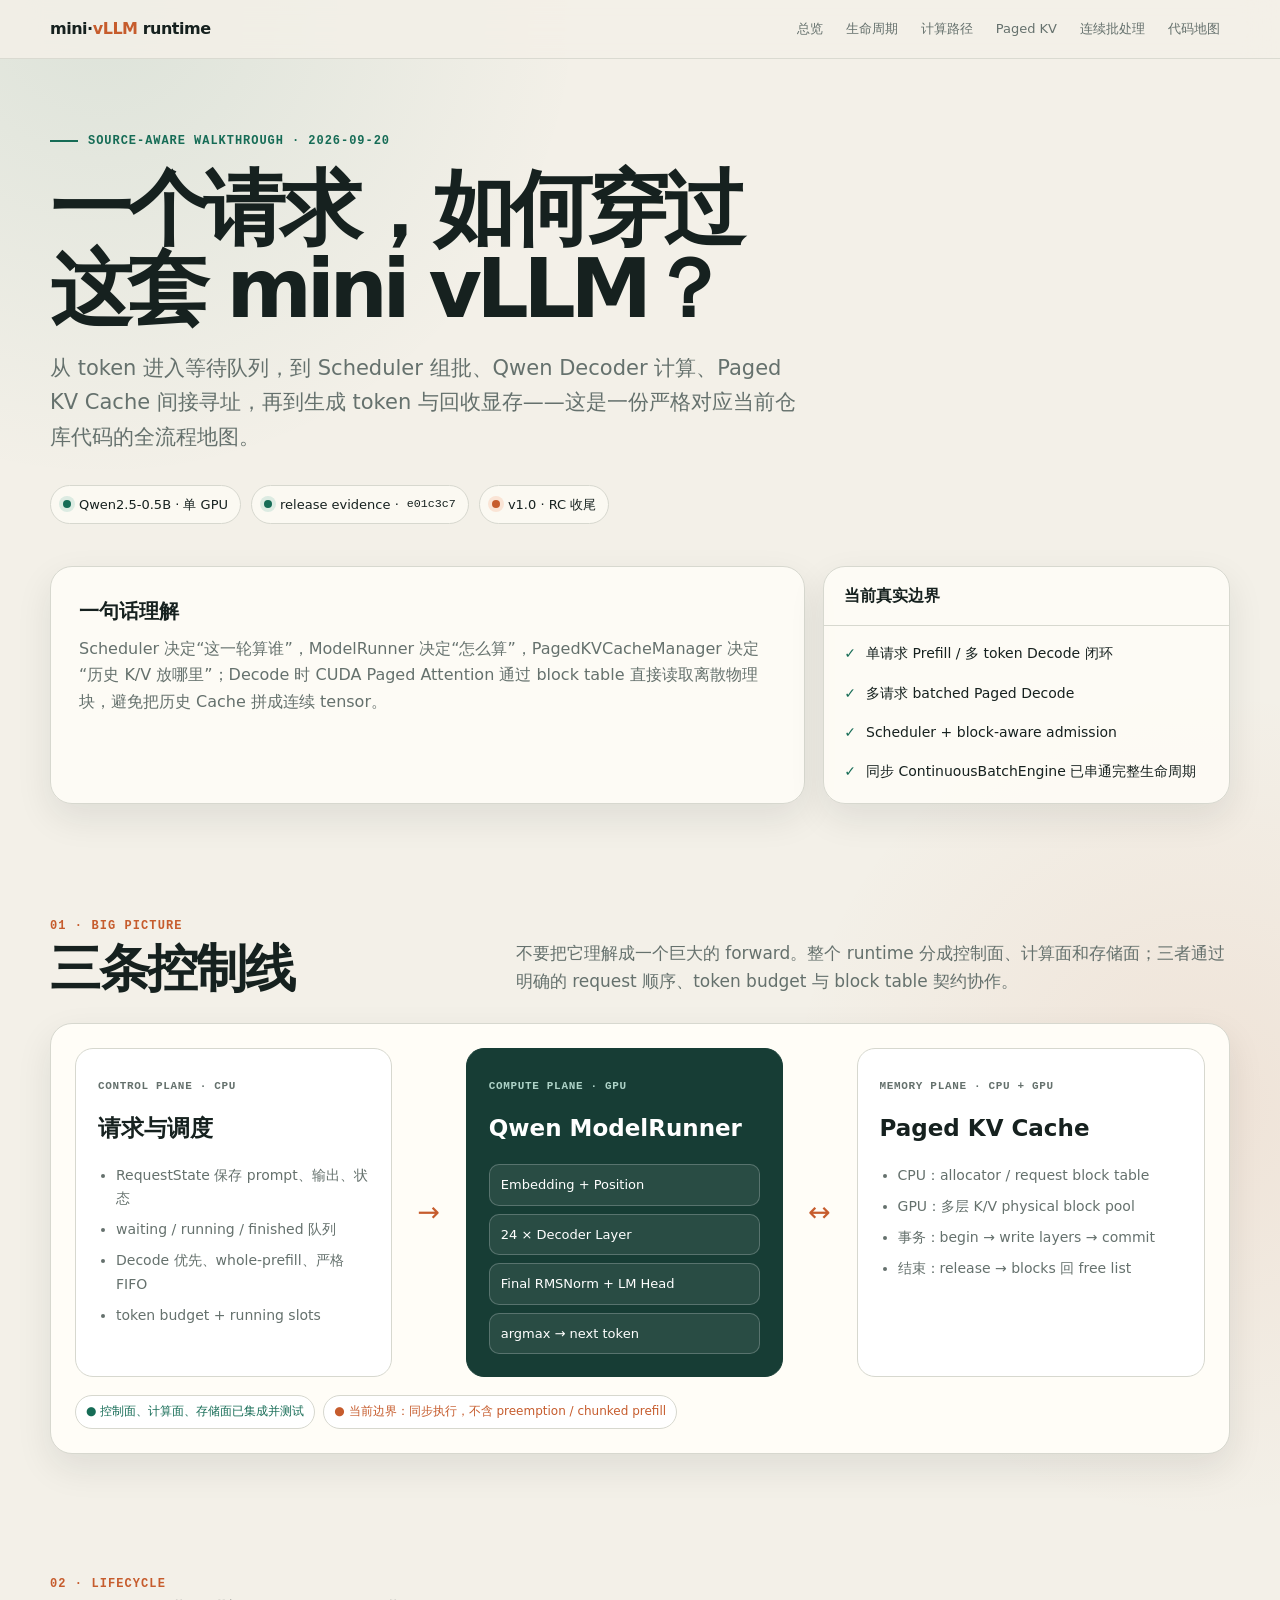
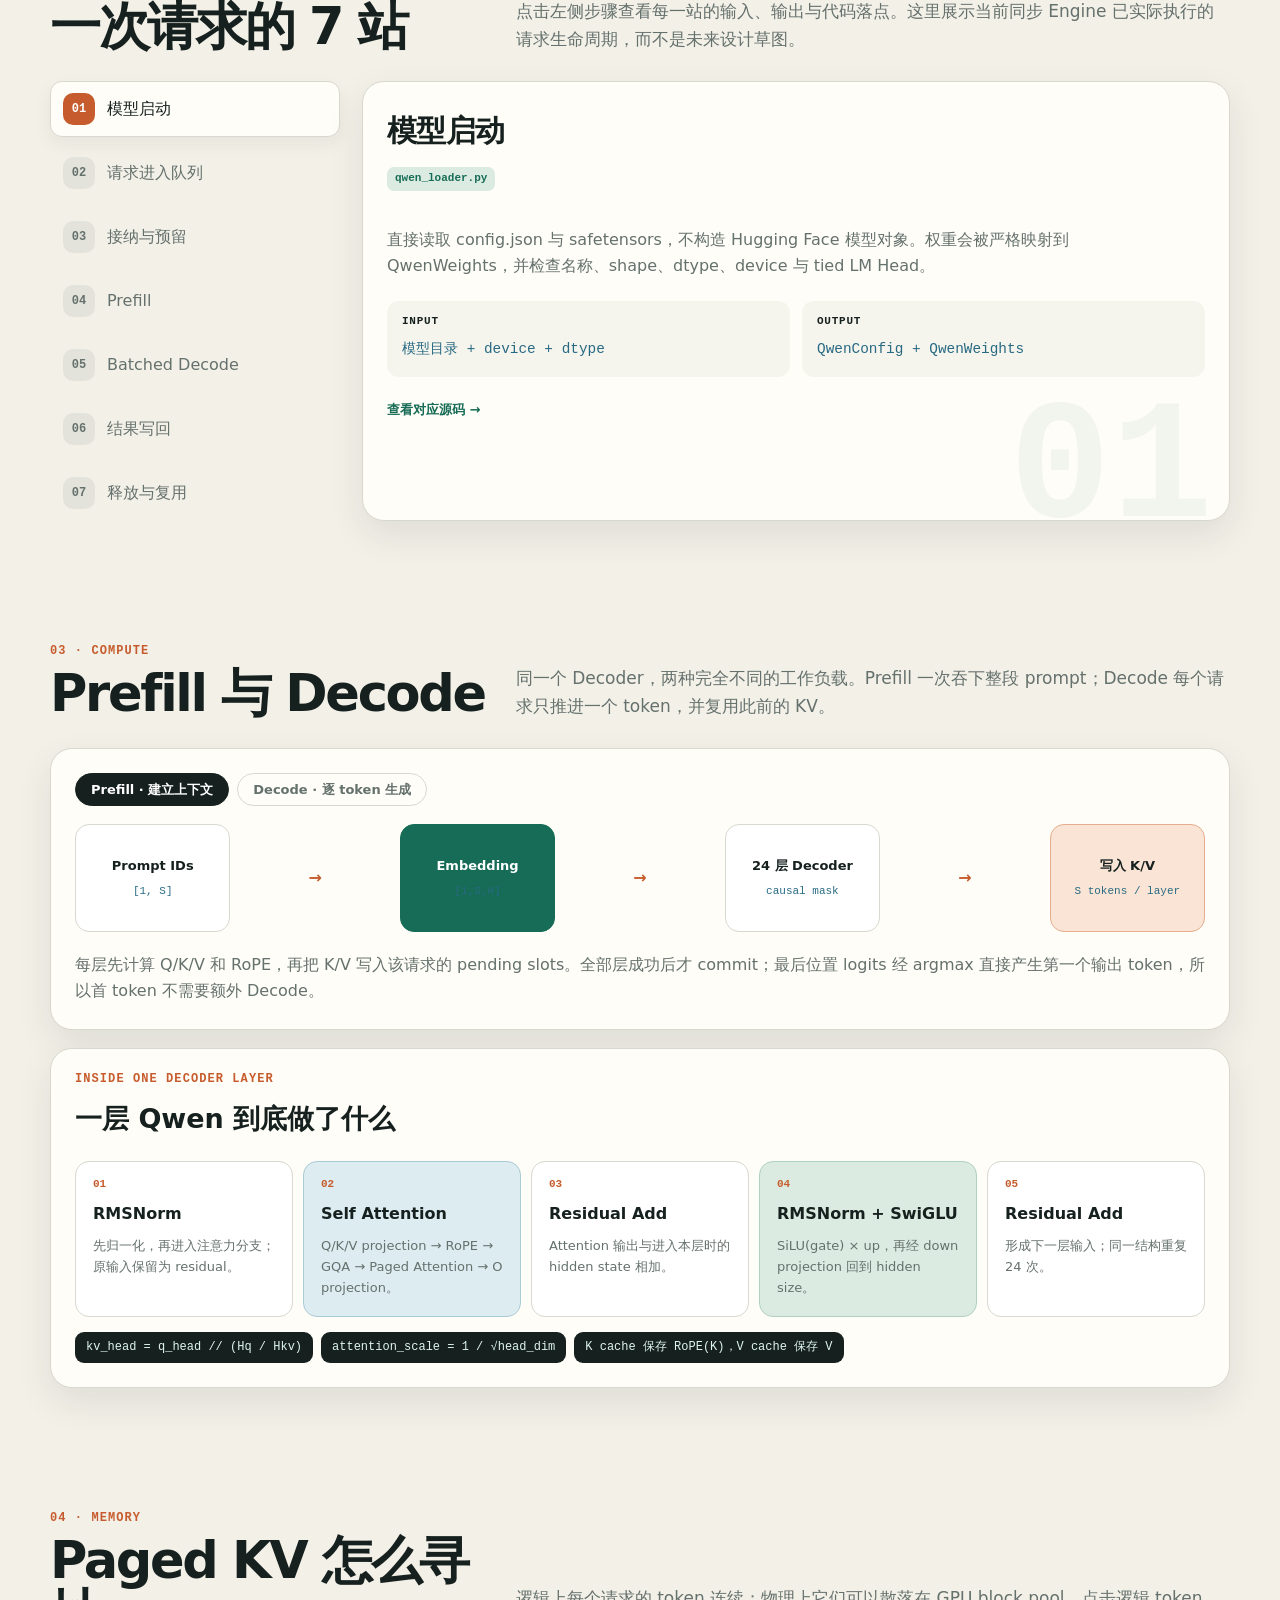
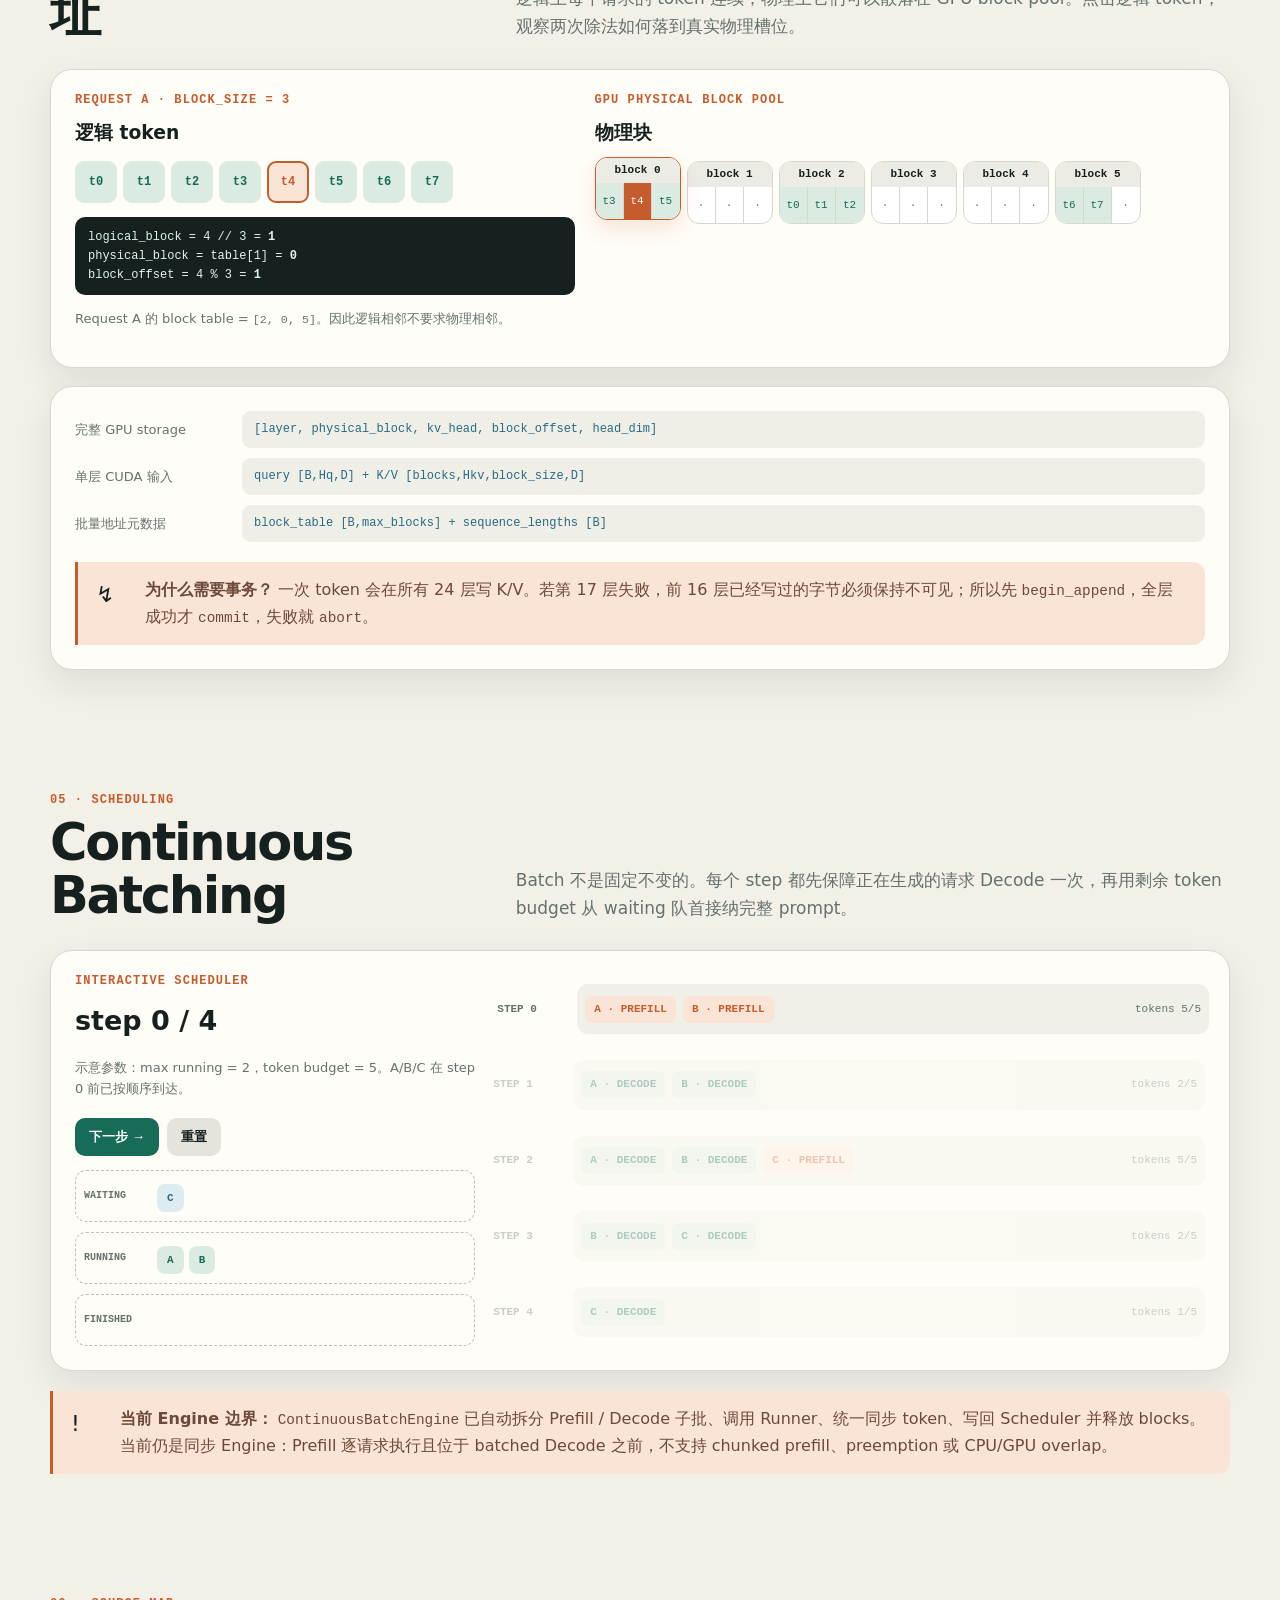
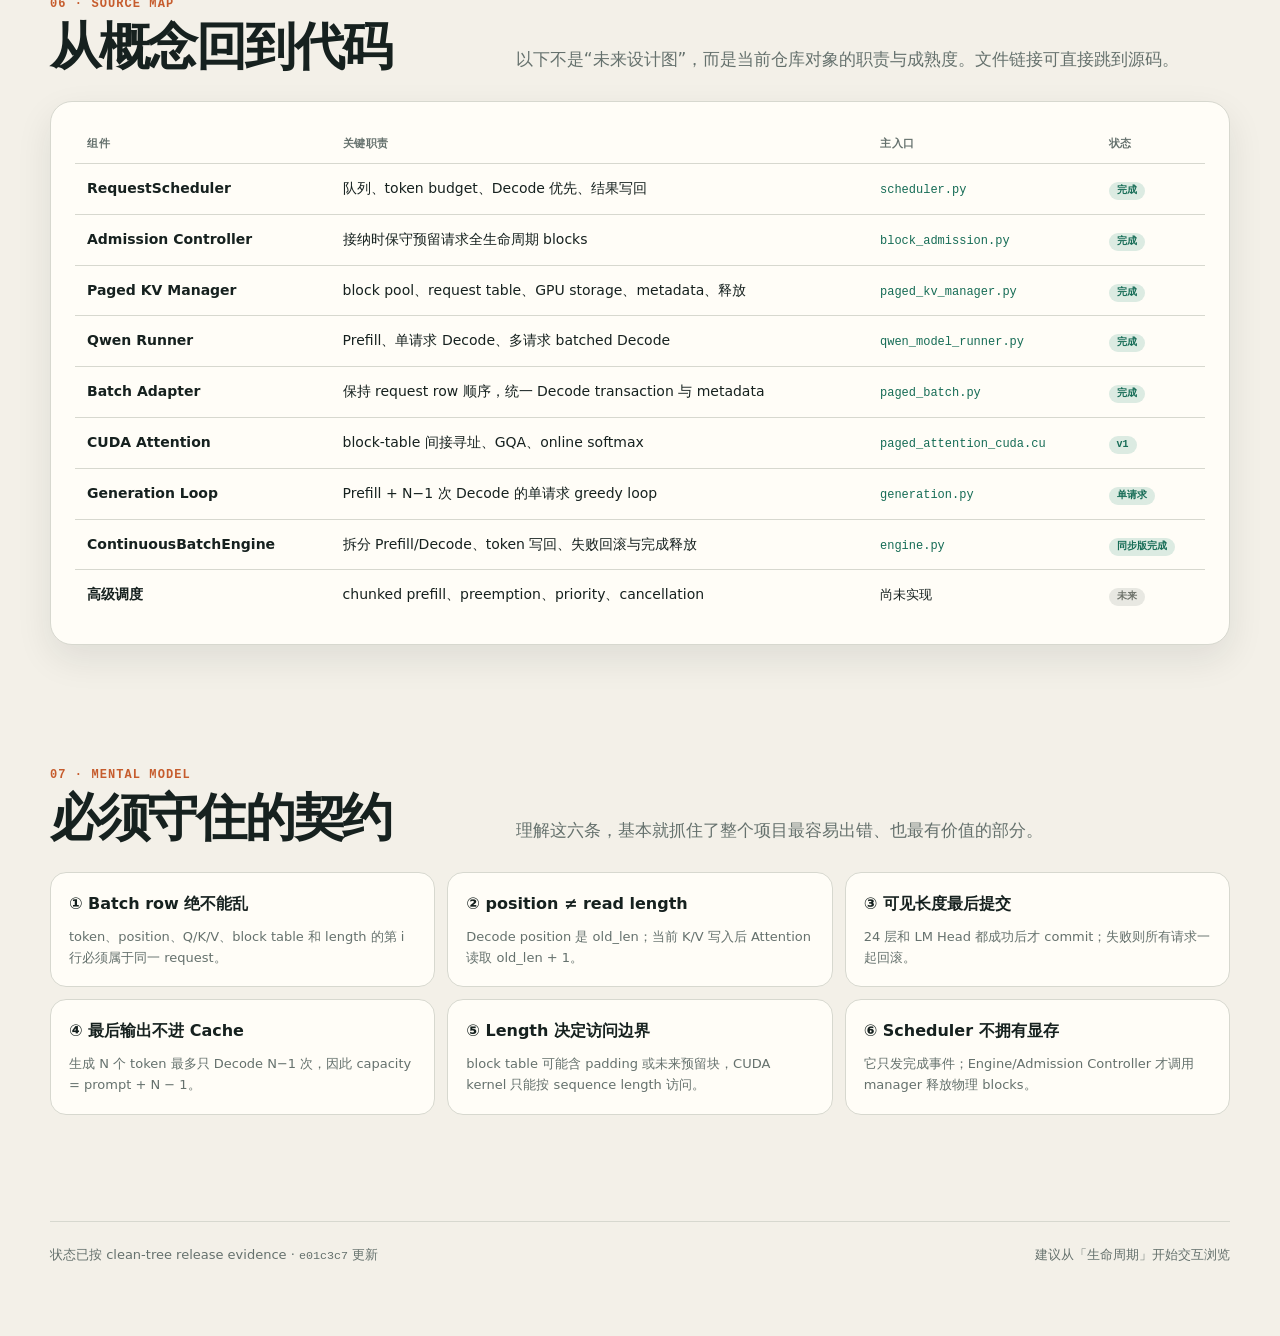
==== docs/vllm_runtime_flow.html @ d31ded23 "docs: publish v1 release evidence narrative" ====
<!doctype html>
<html lang="zh-CN">
<head>
  <meta charset="utf-8" />
  <meta name="viewport" content="width=device-width, initial-scale=1" />
  <title>Mini vLLM Runtime · 全流程可视化</title>
  <meta name="description" content="基于当前 mini-llm-runtime 源码的交互式架构与执行流程说明" />
  <style>
    :root {
      --bg: #f3f0e8;
      --paper: #fffdf7;
      --ink: #16211f;
      --muted: #65716d;
      --line: #d7d8cf;
      --green: #166c56;
      --green-soft: #dcebe2;
      --orange: #c65c2d;
      --orange-soft: #fae4d5;
      --blue: #286a83;
      --blue-soft: #ddecf0;
      --yellow: #e7b94c;
      --red: #a94442;
      --shadow: 0 14px 36px rgba(26, 37, 33, .09);
      --mono: "SFMono-Regular", Consolas, "Liberation Mono", monospace;
      --sans: Inter, ui-sans-serif, system-ui, -apple-system, BlinkMacSystemFont, "Segoe UI", sans-serif;
    }
    * { box-sizing: border-box; }
    html { scroll-behavior: smooth; }
    body {
      margin: 0;
      color: var(--ink);
      background:
        radial-gradient(circle at 8% 0%, rgba(22,108,86,.10), transparent 30rem),
        radial-gradient(circle at 94% 18%, rgba(198,92,45,.09), transparent 26rem),
        var(--bg);
      font-family: var(--sans);
      line-height: 1.65;
    }
    button, a { -webkit-tap-highlight-color: transparent; }
    a { color: var(--green); }
    code { font-family: var(--mono); font-size: .9em; }
    .shell { width: min(1180px, calc(100% - 36px)); margin: 0 auto; }
    .topbar {
      position: sticky; top: 0; z-index: 20;
      border-bottom: 1px solid rgba(215,216,207,.9);
      background: rgba(243,240,232,.88); backdrop-filter: blur(18px);
    }
    .topbar .shell { min-height: 58px; display: flex; align-items: center; gap: 18px; }
    .brand { font-weight: 850; letter-spacing: -.03em; white-space: nowrap; }
    .brand i { color: var(--orange); font-style: normal; }
    .nav { display: flex; gap: 3px; overflow-x: auto; margin-left: auto; scrollbar-width: none; }
    .nav a { color: var(--muted); text-decoration: none; padding: 7px 10px; border-radius: 8px; font-size: 13px; white-space: nowrap; }
    .nav a:hover, .nav a.active { color: var(--ink); background: rgba(255,255,255,.72); }

    .hero { padding: 76px 0 54px; }
    .eyebrow { display: flex; align-items: center; gap: 10px; color: var(--green); font: 700 12px/1 var(--mono); letter-spacing: .08em; text-transform: uppercase; }
    .eyebrow::before { content: ""; width: 28px; height: 2px; background: var(--green); }
    h1 { max-width: 880px; margin: 22px 0 16px; font-size: clamp(44px, 7vw, 82px); line-height: .98; letter-spacing: -.065em; }
    .hero-copy { max-width: 760px; font-size: clamp(17px, 2vw, 21px); color: var(--muted); }
    .hero-meta { display: flex; flex-wrap: wrap; gap: 10px; margin-top: 30px; }
    .pill { display: inline-flex; align-items: center; gap: 8px; border: 1px solid var(--line); background: rgba(255,253,247,.72); border-radius: 999px; padding: 8px 12px; font-size: 13px; }
    .dot { width: 8px; height: 8px; border-radius: 50%; background: var(--green); box-shadow: 0 0 0 4px var(--green-soft); }
    .dot.orange { background: var(--orange); box-shadow: 0 0 0 4px var(--orange-soft); }
    .headline-grid { display: grid; grid-template-columns: 1.3fr .7fr; gap: 18px; margin-top: 42px; }
    .summary, .status-card { border: 1px solid var(--line); background: rgba(255,253,247,.86); box-shadow: var(--shadow); border-radius: 22px; }
    .summary { padding: 28px; }
    .summary strong { font-size: 20px; }
    .summary p { margin: 8px 0 0; color: var(--muted); }
    .status-card { overflow: hidden; }
    .status-card .head { padding: 16px 20px; border-bottom: 1px solid var(--line); font-weight: 750; }
    .status-list { list-style: none; padding: 8px 20px 12px; margin: 0; }
    .status-list li { display: flex; gap: 10px; align-items: flex-start; padding: 8px 0; font-size: 14px; }
    .check { color: var(--green); font-weight: 900; }
    .progress { color: var(--orange); font-weight: 900; }

    section { scroll-margin-top: 76px; padding: 62px 0; }
    .section-head { display: grid; grid-template-columns: .38fr .62fr; gap: 28px; align-items: end; margin-bottom: 28px; }
    .kicker { color: var(--orange); font: 800 12px/1 var(--mono); letter-spacing: .09em; text-transform: uppercase; }
    h2 { margin: 10px 0 0; font-size: clamp(31px, 4vw, 51px); line-height: 1.04; letter-spacing: -.045em; }
    .section-intro { color: var(--muted); font-size: 17px; margin: 0; }
    .panel { border: 1px solid var(--line); background: var(--paper); border-radius: 22px; box-shadow: var(--shadow); padding: 24px; }

    /* Architecture */
    .architecture { display: grid; grid-template-columns: 1fr 54px 1fr 54px 1.1fr; gap: 10px; align-items: stretch; }
    .arch-stage { position: relative; padding: 22px; border-radius: 18px; border: 1px solid var(--line); background: #fff; min-height: 260px; }
    .arch-stage.core { background: #173d35; color: white; border-color: #173d35; }
    .arch-stage small { color: var(--muted); font: 700 11px/1 var(--mono); letter-spacing: .06em; }
    .arch-stage.core small { color: #aed3c8; }
    .arch-stage h3 { margin: 13px 0 16px; font-size: 23px; }
    .arch-stage ul { margin: 0; padding-left: 18px; color: var(--muted); font-size: 14px; }
    .arch-stage.core ul { color: #d9e9e4; }
    .arch-stage li + li { margin-top: 8px; }
    .arrow { display: grid; place-items: center; color: var(--orange); font-size: 27px; }
    .mini-flow { display: grid; gap: 8px; }
    .mini-node { border: 1px solid rgba(255,255,255,.22); background: rgba(255,255,255,.08); border-radius: 10px; padding: 9px 11px; font-size: 13px; }
    .arch-caption { grid-column: 1/-1; display: flex; flex-wrap: wrap; gap: 8px; padding-top: 8px; }
    .legend { border-radius: 999px; padding: 6px 10px; font-size: 12px; border: 1px solid var(--line); background: white; }
    .legend.done { color: var(--green); }
    .legend.bridge { color: var(--orange); }

    /* Stepper */
    .stepper { display: grid; grid-template-columns: 290px 1fr; gap: 22px; }
    .step-list { display: grid; gap: 8px; align-content: start; }
    .step-button { width: 100%; display: flex; align-items: center; gap: 12px; text-align: left; border: 1px solid transparent; background: transparent; color: var(--muted); padding: 11px 12px; border-radius: 12px; cursor: pointer; font: inherit; }
    .step-button:hover { background: rgba(255,255,255,.6); }
    .step-button.active { color: var(--ink); background: var(--paper); border-color: var(--line); box-shadow: 0 7px 18px rgba(26,37,33,.06); }
    .step-num { flex: 0 0 32px; height: 32px; display: grid; place-items: center; border-radius: 10px; background: #e4e3db; font: 800 12px/1 var(--mono); }
    .step-button.active .step-num { color: white; background: var(--orange); }
    .step-detail { min-height: 360px; position: relative; overflow: hidden; }
    .step-detail::after { content: attr(data-watermark); position: absolute; right: 16px; bottom: -36px; color: rgba(22,108,86,.055); font: 900 170px/1 var(--mono); pointer-events: none; }
    .step-detail h3 { margin: 0; font-size: 30px; letter-spacing: -.025em; }
    .step-detail .tag { display: inline-block; margin: 12px 0 20px; color: var(--green); background: var(--green-soft); border-radius: 7px; padding: 4px 8px; font: 700 11px/1.4 var(--mono); }
    .step-detail p { max-width: 740px; color: var(--muted); }
    .io-grid { display: grid; grid-template-columns: 1fr 1fr; gap: 12px; margin-top: 22px; position: relative; z-index: 1; }
    .io { padding: 15px; background: #f5f4ed; border-radius: 12px; }
    .io b { display: block; color: var(--ink); font: 750 11px/1 var(--mono); text-transform: uppercase; letter-spacing: .07em; margin-bottom: 8px; }
    .io code { color: var(--blue); word-break: break-word; }
    .source-link { position: relative; z-index: 2; display: inline-flex; margin-top: 22px; text-decoration: none; font-size: 13px; font-weight: 750; }

    /* Dual path */
    .tabs { display: flex; gap: 8px; margin-bottom: 18px; }
    .tab { border: 1px solid var(--line); border-radius: 999px; background: transparent; color: var(--muted); padding: 9px 15px; cursor: pointer; font: 700 13px/1 var(--sans); }
    .tab.active { background: var(--ink); color: white; border-color: var(--ink); }
    .path-wrap { display: none; }
    .path-wrap.active { display: block; }
    .path { display: grid; grid-template-columns: repeat(7, 1fr); align-items: center; gap: 7px; }
    .path-node { min-height: 108px; display: grid; place-items: center; align-content: center; text-align: center; border-radius: 14px; border: 1px solid var(--line); background: #fff; padding: 10px; font-size: 13px; }
    .path-node strong { display: block; margin-bottom: 6px; }
    .path-node code { color: var(--blue); font-size: 11px; }
    .path-node.hot { color: white; background: var(--green); border-color: var(--green); }
    .path-node.cache { background: var(--orange-soft); border-color: #e5ad8d; }
    .path-arrow { text-align: center; color: var(--orange); font-weight: 900; }
    .path-note { margin: 20px 0 0; color: var(--muted); }

    /* Layer */
    .layer-flow { display: grid; grid-template-columns: repeat(5, 1fr); gap: 10px; }
    .layer-box { border-radius: 14px; min-height: 130px; padding: 17px; border: 1px solid var(--line); background: #fff; }
    .layer-box .n { color: var(--orange); font: 800 11px/1 var(--mono); }
    .layer-box h4 { margin: 11px 0 7px; }
    .layer-box p { margin: 0; color: var(--muted); font-size: 13px; }
    .layer-box.attn { background: var(--blue-soft); border-color: #a9cbd4; }
    .layer-box.mlp { background: var(--green-soft); border-color: #afd1c1; }
    .layer-formula { margin-top: 15px; display: flex; flex-wrap: wrap; gap: 8px; }
    .formula { background: #16211f; color: #dff5ed; border-radius: 9px; padding: 8px 11px; font: 12px/1.3 var(--mono); }

    /* Cache map */
    .cache-lab { display: grid; grid-template-columns: .9fr 1.1fr; gap: 20px; }
    .token-strip, .block-pool { display: flex; flex-wrap: wrap; gap: 6px; }
    .token { min-width: 42px; height: 42px; display: grid; place-items: center; border-radius: 9px; background: var(--green-soft); color: var(--green); font: 800 12px/1 var(--mono); cursor: pointer; border: 2px solid transparent; }
    .token:hover, .token.active { border-color: var(--orange); background: var(--orange-soft); color: var(--orange); }
    .block { width: 86px; border: 1px solid var(--line); border-radius: 12px; background: #fff; overflow: hidden; transition: .2s ease; }
    .block.active { transform: translateY(-4px); border-color: var(--orange); box-shadow: 0 9px 20px rgba(198,92,45,.15); }
    .block-id { padding: 7px; background: #ecebe4; text-align: center; font: 800 11px/1 var(--mono); }
    .slots { display: grid; grid-template-columns: repeat(3,1fr); }
    .slot { height: 36px; display: grid; place-items: center; border-right: 1px solid var(--line); font: 11px/1 var(--mono); color: var(--muted); }
    .slot:last-child { border: 0; }
    .slot.used { background: var(--green-soft); color: var(--green); }
    .slot.target { background: var(--orange); color: white; }
    .mapping-readout { margin-top: 14px; min-height: 58px; background: #16211f; color: #dff5ed; border-radius: 10px; padding: 11px 13px; font: 12px/1.55 var(--mono); }
    .tensor-shape { display: grid; gap: 10px; }
    .shape-row { display: grid; grid-template-columns: 155px 1fr; gap: 12px; align-items: center; }
    .shape-row span { color: var(--muted); font-size: 13px; }
    .shape { padding: 10px 12px; border-radius: 9px; background: #f0efe7; color: var(--blue); font: 12px/1.4 var(--mono); overflow-x: auto; }

    /* Simulation */
    .sim-grid { display: grid; grid-template-columns: .72fr 1.28fr; gap: 18px; }
    .sim-controls { display: flex; gap: 8px; margin: 18px 0 14px; }
    .sim-btn { border: 0; border-radius: 10px; padding: 10px 14px; cursor: pointer; font-weight: 750; color: white; background: var(--green); }
    .sim-btn.secondary { color: var(--ink); background: #e5e4dc; }
    .queues { display: grid; gap: 10px; }
    .queue { min-height: 52px; padding: 8px; display: flex; align-items: center; gap: 7px; border: 1px dashed #bfc2b8; border-radius: 11px; }
    .queue-label { width: 66px; color: var(--muted); font: 700 10px/1 var(--mono); }
    .request { padding: 8px 10px; border-radius: 8px; background: var(--blue-soft); color: var(--blue); font: 800 11px/1 var(--mono); }
    .request.run { background: var(--green-soft); color: var(--green); }
    .request.finish { background: #e6e6e0; color: #747870; text-decoration: line-through; }
    .timeline { display: grid; gap: 8px; }
    .tick { display: grid; grid-template-columns: 68px 1fr; gap: 12px; align-items: center; opacity: .34; transition: .2s ease; }
    .tick.past { opacity: .7; }
    .tick.current { opacity: 1; transform: translateX(4px); }
    .tick-label { font: 800 11px/1 var(--mono); color: var(--muted); }
    .tick-work { min-height: 50px; display: flex; align-items: center; gap: 7px; border-radius: 11px; background: #f0efe8; padding: 8px; }
    .work { border-radius: 7px; padding: 8px 9px; font: 750 11px/1 var(--mono); }
    .work.prefill { background: var(--orange-soft); color: var(--orange); }
    .work.decode { background: var(--green-soft); color: var(--green); }
    .budget { margin-left: auto; color: var(--muted); font: 11px/1 var(--mono); }
    .sim-note { color: var(--muted); font-size: 13px; }

    /* Matrix */
    .matrix { width: 100%; border-collapse: collapse; font-size: 14px; }
    .matrix th, .matrix td { text-align: left; padding: 13px 12px; border-bottom: 1px solid var(--line); vertical-align: top; }
    .matrix th { color: var(--muted); font: 700 11px/1 var(--mono); letter-spacing: .05em; text-transform: uppercase; }
    .matrix tr:last-child td { border: 0; }
    .badge { display: inline-block; border-radius: 999px; padding: 4px 8px; font: 750 10px/1 var(--mono); white-space: nowrap; }
    .badge.done { background: var(--green-soft); color: var(--green); }
    .badge.partial { background: var(--orange-soft); color: var(--orange); }
    .badge.future { background: #e8e8e2; color: #6f746c; }
    .file { font-family: var(--mono); font-size: 12px; text-decoration: none; }

    .callout { margin-top: 20px; display: grid; grid-template-columns: 36px 1fr; gap: 13px; border-left: 3px solid var(--orange); background: var(--orange-soft); border-radius: 0 12px 12px 0; padding: 15px 18px; }
    .callout .icon { font-size: 22px; }
    .callout p { margin: 0; color: #6c4a39; }
    .invariants { display: grid; grid-template-columns: repeat(3, 1fr); gap: 12px; }
    .invariant { background: var(--paper); border: 1px solid var(--line); border-radius: 16px; padding: 18px; }
    .invariant b { display: block; margin-bottom: 8px; }
    .invariant p { margin: 0; color: var(--muted); font-size: 13px; }

    footer { padding: 44px 0 70px; color: var(--muted); font-size: 13px; }
    footer .shell { padding-top: 22px; border-top: 1px solid var(--line); display: flex; justify-content: space-between; gap: 20px; }

    @media (max-width: 900px) {
      .headline-grid, .section-head, .stepper, .cache-lab, .sim-grid { grid-template-columns: 1fr; }
      .architecture { grid-template-columns: 1fr; }
      .arrow { transform: rotate(90deg); min-height: 36px; }
      .path { grid-template-columns: 1fr; }
      .path-arrow { transform: rotate(90deg); }
      .layer-flow { grid-template-columns: 1fr 1fr; }
      .invariants { grid-template-columns: 1fr 1fr; }
      .step-list { grid-template-columns: 1fr 1fr; }
      .step-detail { min-height: 390px; }
    }
    @media (max-width: 580px) {
      .shell { width: min(100% - 22px, 1180px); }
      .hero { padding-top: 50px; }
      .topbar .shell { min-height: 52px; }
      .nav { display: none; }
      .step-list, .io-grid, .layer-flow, .invariants { grid-template-columns: 1fr; }
      .panel { padding: 17px; }
      .step-detail::after { font-size: 110px; }
      .shape-row { grid-template-columns: 1fr; gap: 4px; }
      .matrix { min-width: 720px; }
      .table-scroll { overflow-x: auto; }
      footer .shell { display: block; }
    }
  </style>
</head>
<body>
  <header class="topbar">
    <div class="shell">
      <div class="brand">mini·<i>vLLM</i> runtime</div>
      <nav class="nav" aria-label="页面导航">
        <a href="#overview">总览</a><a href="#lifecycle">生命周期</a><a href="#compute">计算路径</a>
        <a href="#cache">Paged KV</a><a href="#batching">连续批处理</a><a href="#code-map">代码地图</a>
      </nav>
    </div>
  </header>

  <main>
    <div class="shell hero">
      <div class="eyebrow">source-aware walkthrough · 2026-09-20</div>
      <h1>一个请求，如何穿过<br>这套 mini vLLM？</h1>
      <p class="hero-copy">从 token 进入等待队列，到 Scheduler 组批、Qwen Decoder 计算、Paged KV Cache 间接寻址，再到生成 token 与回收显存——这是一份严格对应当前仓库代码的全流程地图。</p>
      <div class="hero-meta">
        <span class="pill"><span class="dot"></span>Qwen2.5-0.5B · 单 GPU</span>
        <span class="pill"><span class="dot"></span>release evidence · <code>e01c3c7</code></span>
        <span class="pill"><span class="dot orange"></span>v1.0 · RC 收尾</span>
      </div>
      <div class="headline-grid">
        <div class="summary">
          <strong>一句话理解</strong>
          <p>Scheduler 决定“这一轮算谁”，ModelRunner 决定“怎么算”，PagedKVCacheManager 决定“历史 K/V 放哪里”；Decode 时 CUDA Paged Attention 通过 block table 直接读取离散物理块，避免把历史 Cache 拼成连续 tensor。</p>
        </div>
        <div class="status-card">
          <div class="head">当前真实边界</div>
          <ul class="status-list">
            <li><span class="check">✓</span><span>单请求 Prefill / 多 token Decode 闭环</span></li>
            <li><span class="check">✓</span><span>多请求 batched Paged Decode</span></li>
            <li><span class="check">✓</span><span>Scheduler + block-aware admission</span></li>
            <li><span class="check">✓</span><span>同步 ContinuousBatchEngine 已串通完整生命周期</span></li>
          </ul>
        </div>
      </div>
    </div>

    <section id="overview">
      <div class="shell">
        <div class="section-head">
          <div><div class="kicker">01 · Big Picture</div><h2>三条控制线</h2></div>
          <p class="section-intro">不要把它理解成一个巨大的 forward。整个 runtime 分成控制面、计算面和存储面；三者通过明确的 request 顺序、token budget 与 block table 契约协作。</p>
        </div>
        <div class="panel architecture">
          <div class="arch-stage">
            <small>CONTROL PLANE · CPU</small><h3>请求与调度</h3>
            <ul><li>RequestState 保存 prompt、输出、状态</li><li>waiting / running / finished 队列</li><li>Decode 优先、whole-prefill、严格 FIFO</li><li>token budget + running slots</li></ul>
          </div>
          <div class="arrow">→</div>
          <div class="arch-stage core">
            <small>COMPUTE PLANE · GPU</small><h3>Qwen ModelRunner</h3>
            <div class="mini-flow"><div class="mini-node">Embedding + Position</div><div class="mini-node">24 × Decoder Layer</div><div class="mini-node">Final RMSNorm + LM Head</div><div class="mini-node">argmax → next token</div></div>
          </div>
          <div class="arrow">↔</div>
          <div class="arch-stage">
            <small>MEMORY PLANE · CPU + GPU</small><h3>Paged KV Cache</h3>
            <ul><li>CPU：allocator / request block table</li><li>GPU：多层 K/V physical block pool</li><li>事务：begin → write layers → commit</li><li>结束：release → blocks 回 free list</li></ul>
          </div>
          <div class="arch-caption">
            <span class="legend done">● 控制面、计算面、存储面已集成并测试</span>
            <span class="legend bridge">● 当前边界：同步执行，不含 preemption / chunked prefill</span>
          </div>
        </div>
      </div>
    </section>

    <section id="lifecycle">
      <div class="shell">
        <div class="section-head">
          <div><div class="kicker">02 · Lifecycle</div><h2>一次请求的 7 站</h2></div>
          <p class="section-intro">点击左侧步骤查看每一站的输入、输出与代码落点。这里展示当前同步 Engine 已实际执行的请求生命周期，而不是未来设计草图。</p>
        </div>
        <div class="stepper">
          <div class="step-list" id="stepList"></div>
          <article class="panel step-detail" id="stepDetail" data-watermark="01"></article>
        </div>
      </div>
    </section>

    <section id="compute">
      <div class="shell">
        <div class="section-head">
          <div><div class="kicker">03 · Compute</div><h2>Prefill 与 Decode</h2></div>
          <p class="section-intro">同一个 Decoder，两种完全不同的工作负载。Prefill 一次吞下整段 prompt；Decode 每个请求只推进一个 token，并复用此前的 KV。</p>
        </div>
        <div class="panel">
          <div class="tabs"><button class="tab active" data-tab="prefill">Prefill · 建立上下文</button><button class="tab" data-tab="decode">Decode · 逐 token 生成</button></div>
          <div class="path-wrap active" id="prefill">
            <div class="path">
              <div class="path-node"><strong>Prompt IDs</strong><code>[1, S]</code></div><div class="path-arrow">→</div>
              <div class="path-node hot"><strong>Embedding</strong><code>[1,S,H]</code></div><div class="path-arrow">→</div>
              <div class="path-node"><strong>24 层 Decoder</strong><code>causal mask</code></div><div class="path-arrow">→</div>
              <div class="path-node cache"><strong>写入 K/V</strong><code>S tokens / layer</code></div>
            </div>
            <p class="path-note">每层先计算 Q/K/V 和 RoPE，再把 K/V 写入该请求的 pending slots。全部层成功后才 commit；最后位置 logits 经 argmax 直接产生第一个输出 token，所以首 token 不需要额外 Decode。</p>
          </div>
          <div class="path-wrap" id="decode">
            <div class="path">
              <div class="path-node"><strong>Last Token</strong><code>[B,1]</code></div><div class="path-arrow">→</div>
              <div class="path-node hot"><strong>Q/K/V + RoPE</strong><code>position=old_len</code></div><div class="path-arrow">→</div>
              <div class="path-node cache"><strong>Paged Attention</strong><code>read len=old_len+1</code></div><div class="path-arrow">→</div>
              <div class="path-node"><strong>Next Logits</strong><code>[B,1,V]</code></div>
            </div>
            <p class="path-note">不同请求可以有不同历史长度。当前 token 的 RoPE 位置是追加前长度；Attention 的可读长度是追加后长度。每一层只 launch 一次 batched Paged Attention，而不是每请求一次。</p>
          </div>
        </div>

        <div class="panel" style="margin-top:18px">
          <div class="kicker">Inside one decoder layer</div>
          <h3 style="font-size:27px;margin:12px 0 20px">一层 Qwen 到底做了什么</h3>
          <div class="layer-flow">
            <div class="layer-box"><div class="n">01</div><h4>RMSNorm</h4><p>先归一化，再进入注意力分支；原输入保留为 residual。</p></div>
            <div class="layer-box attn"><div class="n">02</div><h4>Self Attention</h4><p>Q/K/V projection → RoPE → GQA → Paged Attention → O projection。</p></div>
            <div class="layer-box"><div class="n">03</div><h4>Residual Add</h4><p>Attention 输出与进入本层时的 hidden state 相加。</p></div>
            <div class="layer-box mlp"><div class="n">04</div><h4>RMSNorm + SwiGLU</h4><p>SiLU(gate) × up，再经 down projection 回到 hidden size。</p></div>
            <div class="layer-box"><div class="n">05</div><h4>Residual Add</h4><p>形成下一层输入；同一结构重复 24 次。</p></div>
          </div>
          <div class="layer-formula"><span class="formula">kv_head = q_head // (Hq / Hkv)</span><span class="formula">attention_scale = 1 / √head_dim</span><span class="formula">K cache 保存 RoPE(K)，V cache 保存 V</span></div>
        </div>
      </div>
    </section>

    <section id="cache">
      <div class="shell">
        <div class="section-head">
          <div><div class="kicker">04 · Memory</div><h2>Paged KV 怎么寻址</h2></div>
          <p class="section-intro">逻辑上每个请求的 token 连续；物理上它们可以散落在 GPU block pool。点击逻辑 token，观察两次除法如何落到真实物理槽位。</p>
        </div>
        <div class="panel cache-lab">
          <div>
            <div class="kicker">Request A · block_size = 3</div>
            <h3 style="margin:12px 0 13px">逻辑 token</h3>
            <div class="token-strip" id="tokenStrip"></div>
            <div class="mapping-readout" id="mappingReadout"></div>
            <p style="color:var(--muted);font-size:13px">Request A 的 block table = <code>[2, 0, 5]</code>。因此逻辑相邻不要求物理相邻。</p>
          </div>
          <div>
            <div class="kicker">GPU physical block pool</div>
            <h3 style="margin:12px 0 13px">物理块</h3>
            <div class="block-pool" id="blockPool"></div>
          </div>
        </div>
        <div class="panel" style="margin-top:18px">
          <div class="tensor-shape">
            <div class="shape-row"><span>完整 GPU storage</span><div class="shape">[layer, physical_block, kv_head, block_offset, head_dim]</div></div>
            <div class="shape-row"><span>单层 CUDA 输入</span><div class="shape">query [B,Hq,D] + K/V [blocks,Hkv,block_size,D]</div></div>
            <div class="shape-row"><span>批量地址元数据</span><div class="shape">block_table [B,max_blocks] + sequence_lengths [B]</div></div>
          </div>
          <div class="callout"><div class="icon">↯</div><p><strong>为什么需要事务？</strong> 一次 token 会在所有 24 层写 K/V。若第 17 层失败，前 16 层已经写过的字节必须保持不可见；所以先 <code>begin_append</code>，全层成功才 <code>commit</code>，失败就 <code>abort</code>。</p></div>
        </div>
      </div>
    </section>

    <section id="batching">
      <div class="shell">
        <div class="section-head">
          <div><div class="kicker">05 · Scheduling</div><h2>Continuous Batching</h2></div>
          <p class="section-intro">Batch 不是固定不变的。每个 step 都先保障正在生成的请求 Decode 一次，再用剩余 token budget 从 waiting 队首接纳完整 prompt。</p>
        </div>
        <div class="panel sim-grid">
          <div>
            <div class="kicker">interactive scheduler</div>
            <h3 style="font-size:27px;margin:12px 0 6px">step <span id="stepIndex">0</span> / 4</h3>
            <p class="sim-note">示意参数：max running = 2，token budget = 5。A/B/C 在 step 0 前已按顺序到达。</p>
            <div class="sim-controls"><button class="sim-btn" id="nextStep">下一步 →</button><button class="sim-btn secondary" id="resetStep">重置</button></div>
            <div class="queues"><div class="queue"><span class="queue-label">WAITING</span><div id="waitingQueue"></div></div><div class="queue"><span class="queue-label">RUNNING</span><div id="runningQueue"></div></div><div class="queue"><span class="queue-label">FINISHED</span><div id="finishedQueue"></div></div></div>
          </div>
          <div class="timeline" id="timeline"></div>
        </div>
        <div class="callout"><div class="icon">!</div><p><strong>当前 Engine 边界：</strong> <code>ContinuousBatchEngine</code> 已自动拆分 Prefill / Decode 子批、调用 Runner、统一同步 token、写回 Scheduler 并释放 blocks。当前仍是同步 Engine：Prefill 逐请求执行且位于 batched Decode 之前，不支持 chunked prefill、preemption 或 CPU/GPU overlap。</p></div>
      </div>
    </section>

    <section id="code-map">
      <div class="shell">
        <div class="section-head">
          <div><div class="kicker">06 · Source Map</div><h2>从概念回到代码</h2></div>
          <p class="section-intro">以下不是“未来设计图”，而是当前仓库对象的职责与成熟度。文件链接可直接跳到源码。</p>
        </div>
        <div class="panel table-scroll">
          <table class="matrix">
            <thead><tr><th>组件</th><th>关键职责</th><th>主入口</th><th>状态</th></tr></thead>
            <tbody>
              <tr><td><strong>RequestScheduler</strong></td><td>队列、token budget、Decode 优先、结果写回</td><td><a class="file" href="../src/mini_llm_runtime/scheduler.py">scheduler.py</a></td><td><span class="badge done">完成</span></td></tr>
              <tr><td><strong>Admission Controller</strong></td><td>接纳时保守预留请求全生命周期 blocks</td><td><a class="file" href="../src/mini_llm_runtime/block_admission.py">block_admission.py</a></td><td><span class="badge done">完成</span></td></tr>
              <tr><td><strong>Paged KV Manager</strong></td><td>block pool、request table、GPU storage、metadata、释放</td><td><a class="file" href="../src/mini_llm_runtime/paged_kv_manager.py">paged_kv_manager.py</a></td><td><span class="badge done">完成</span></td></tr>
              <tr><td><strong>Qwen Runner</strong></td><td>Prefill、单请求 Decode、多请求 batched Decode</td><td><a class="file" href="../src/mini_llm_runtime/qwen_model_runner.py">qwen_model_runner.py</a></td><td><span class="badge done">完成</span></td></tr>
              <tr><td><strong>Batch Adapter</strong></td><td>保持 request row 顺序，统一 Decode transaction 与 metadata</td><td><a class="file" href="../src/mini_llm_runtime/paged_batch.py">paged_batch.py</a></td><td><span class="badge done">完成</span></td></tr>
              <tr><td><strong>CUDA Attention</strong></td><td>block-table 间接寻址、GQA、online softmax</td><td><a class="file" href="../csrc/paged_attention_cuda.cu">paged_attention_cuda.cu</a></td><td><span class="badge done">v1</span></td></tr>
              <tr><td><strong>Generation Loop</strong></td><td>Prefill + N−1 次 Decode 的单请求 greedy loop</td><td><a class="file" href="../src/mini_llm_runtime/generation.py">generation.py</a></td><td><span class="badge done">单请求</span></td></tr>
              <tr><td><strong>ContinuousBatchEngine</strong></td><td>拆分 Prefill/Decode、token 写回、失败回滚与完成释放</td><td><a class="file" href="../src/mini_llm_runtime/engine.py">engine.py</a></td><td><span class="badge done">同步版完成</span></td></tr>
              <tr><td><strong>高级调度</strong></td><td>chunked prefill、preemption、priority、cancellation</td><td><code>尚未实现</code></td><td><span class="badge future">未来</span></td></tr>
            </tbody>
          </table>
        </div>
      </div>
    </section>

    <section id="rules">
      <div class="shell">
        <div class="section-head">
          <div><div class="kicker">07 · Mental Model</div><h2>必须守住的契约</h2></div>
          <p class="section-intro">理解这六条，基本就抓住了整个项目最容易出错、也最有价值的部分。</p>
        </div>
        <div class="invariants">
          <div class="invariant"><b>① Batch row 绝不能乱</b><p>token、position、Q/K/V、block table 和 length 的第 i 行必须属于同一 request。</p></div>
          <div class="invariant"><b>② position ≠ read length</b><p>Decode position 是 old_len；当前 K/V 写入后 Attention 读取 old_len + 1。</p></div>
          <div class="invariant"><b>③ 可见长度最后提交</b><p>24 层和 LM Head 都成功后才 commit；失败则所有请求一起回滚。</p></div>
          <div class="invariant"><b>④ 最后输出不进 Cache</b><p>生成 N 个 token 最多只 Decode N−1 次，因此 capacity = prompt + N − 1。</p></div>
          <div class="invariant"><b>⑤ Length 决定访问边界</b><p>block table 可能含 padding 或未来预留块，CUDA kernel 只能按 sequence length 访问。</p></div>
          <div class="invariant"><b>⑥ Scheduler 不拥有显存</b><p>它只发完成事件；Engine/Admission Controller 才调用 manager 释放物理 blocks。</p></div>
        </div>
      </div>
    </section>
  </main>

  <footer><div class="shell"><span>状态已按 clean-tree release evidence · <code>e01c3c7</code> 更新</span><span>建议从「生命周期」开始交互浏览</span></div></footer>

  <script>
    const steps = [
      {title:'模型启动', tag:'qwen_loader.py', text:'直接读取 config.json 与 safetensors，不构造 Hugging Face 模型对象。权重会被严格映射到 QwenWeights，并检查名称、shape、dtype、device 与 tied LM Head。', input:'模型目录 + device + dtype', output:'QwenConfig + QwenWeights', file:'../src/mini_llm_runtime/qwen_loader.py'},
      {title:'请求进入队列', tag:'RequestScheduler.submit()', text:'Tokenizer 位于 runtime 边界之外。Engine 将 prompt token IDs、最大生成数和 EOS 提交给 Scheduler，请求状态从 WAITING 开始，并按 arrival_index 进入 FIFO 队列。', input:'request_id + prompt_token_ids + max_new_tokens', output:'RequestState(status=WAITING)', file:'../src/mini_llm_runtime/scheduler.py'},
      {title:'接纳与预留', tag:'PagedBlockAdmissionController.try_admit()', text:'Scheduler 有空闲 running slot 且 token budget 足够时，调用 admission callback。当前策略一次预留 prompt + max_new_tokens − 1 所需的全部 blocks，避免生成中途 OOM。', input:'waiting RequestState + free block count', output:'RequestBlockTable + reserved physical blocks', file:'../src/mini_llm_runtime/block_admission.py'},
      {title:'Prefill', tag:'QwenPrefillRunner.prefill()', text:'完整 prompt 经过 Embedding 和所有 Decoder layers。每层生成的 RoPE 后 K 与原始 V 写进 Paged Cache；最后位置 logits 经 argmax 得到首个输出 token。', input:'input_ids [1,S] + empty request cache', output:'logits [1,S,V] + committed K/V length=S', file:'../src/mini_llm_runtime/qwen_model_runner.py'},
      {title:'Batched Decode', tag:'QwenPrefillRunner.decode_batch()', text:'每个 running 请求贡献上一次生成的一个 token。Adapter 按 Scheduler 顺序构造不同 position 与 block table；每层一次 batched Paged Attention，同步推进多个变长请求。', input:'token_ids [B,1] + ordered request_ids', output:'logits [B,1,V] + each cache length+1', file:'../src/mini_llm_runtime/paged_batch.py'},
      {title:'结果写回', tag:'apply_step_results()', text:'每个 batch item 恰好产出一个 token。Scheduler 原子校验 request ID 集合，追加输出，并依据 EOS 或 max_new_tokens 把请求标记为 FINISHED；未结束的请求留在 RUNNING。', input:'Map<request_id, generated_token>', output:'emitted_tokens + finished_request_ids', file:'../src/mini_llm_runtime/scheduler.py'},
      {title:'释放与复用', tag:'release_finished()', text:'Scheduler 只报告完成事件，不直接碰 GPU tensor。Engine 消费 finished IDs，Admission Controller 让 Manager 释放该请求全部物理 block，block IDs 回到 free list，下一 step 可接纳新请求。', input:'finished_request_ids', output:'released block IDs + reusable capacity', file:'../src/mini_llm_runtime/block_admission.py'}
    ];
    const list = document.getElementById('stepList');
    const detail = document.getElementById('stepDetail');
    function renderStep(index) {
      [...list.children].forEach((x,i)=>x.classList.toggle('active', i===index));
      const s=steps[index]; detail.dataset.watermark=String(index+1).padStart(2,'0');
      detail.innerHTML=`<h3>${s.title}</h3><span class="tag">${s.tag}</span><p>${s.text}</p><div class="io-grid"><div class="io"><b>Input</b><code>${s.input}</code></div><div class="io"><b>Output</b><code>${s.output}</code></div></div><a class="source-link" href="${s.file}">查看对应源码 →</a>`;
    }
    steps.forEach((s,i)=>{ const b=document.createElement('button'); b.className='step-button'; b.innerHTML=`<span class="step-num">${String(i+1).padStart(2,'0')}</span><span>${s.title}</span>`; b.onclick=()=>renderStep(i); list.appendChild(b); });
    renderStep(0);

    document.querySelectorAll('.tab').forEach(t=>t.addEventListener('click',()=>{
      document.querySelectorAll('.tab').forEach(x=>x.classList.remove('active')); document.querySelectorAll('.path-wrap').forEach(x=>x.classList.remove('active'));
      t.classList.add('active'); document.getElementById(t.dataset.tab).classList.add('active');
    }));

    const table=[2,0,5], blockSize=3, tokenCount=8;
    const tokenStrip=document.getElementById('tokenStrip'), blockPool=document.getElementById('blockPool'), readout=document.getElementById('mappingReadout');
    for(let p=0;p<6;p++){ const b=document.createElement('div'); b.className='block'; b.dataset.block=p; b.innerHTML=`<div class="block-id">block ${p}</div><div class="slots">${[0,1,2].map(o=>`<span class="slot" data-slot="${o}">·</span>`).join('')}</div>`; blockPool.appendChild(b); }
    for(let t=0;t<tokenCount;t++){ const x=document.createElement('button'); x.className='token'; x.textContent=`t${t}`; x.onclick=()=>mapToken(t); tokenStrip.appendChild(x); const lb=Math.floor(t/blockSize), off=t%blockSize, pb=table[lb]; const slot=blockPool.querySelector(`[data-block="${pb}"] [data-slot="${off}"]`); slot.textContent=`t${t}`; slot.classList.add('used'); }
    function mapToken(t){ document.querySelectorAll('.token,.block,.slot').forEach(x=>x.classList.remove('active','target')); tokenStrip.children[t].classList.add('active'); const lb=Math.floor(t/blockSize), off=t%blockSize, pb=table[lb]; const block=blockPool.querySelector(`[data-block="${pb}"]`); block.classList.add('active'); block.querySelector(`[data-slot="${off}"]`).classList.add('target'); readout.innerHTML=`logical_block = ${t} // ${blockSize} = <b>${lb}</b><br>physical_block = table[${lb}] = <b>${pb}</b><br>block_offset = ${t} % ${blockSize} = <b>${off}</b>`; }
    mapToken(4);

    const sim=[
      {waiting:['C'],running:['A','B'],finished:[], work:[['A','PREFILL'],['B','PREFILL']],budget:'5/5'},
      {waiting:['C'],running:['A','B'],finished:[], work:[['A','DECODE'],['B','DECODE']],budget:'2/5'},
      {waiting:[],running:['B','C'],finished:['A'], work:[['A','DECODE'],['B','DECODE'],['C','PREFILL']],budget:'5/5'},
      {waiting:[],running:['C'],finished:['A','B'], work:[['B','DECODE'],['C','DECODE']],budget:'2/5'},
      {waiting:[],running:[],finished:['A','B','C'], work:[['C','DECODE']],budget:'1/5'}
    ];
    const timeline=document.getElementById('timeline');
    sim.forEach((s,i)=>{ const tick=document.createElement('div'); tick.className='tick'; tick.innerHTML=`<div class="tick-label">STEP ${i}</div><div class="tick-work">${s.work.map(w=>`<span class="work ${w[1].toLowerCase()}">${w[0]} · ${w[1]}</span>`).join('')}<span class="budget">tokens ${s.budget}</span></div>`; timeline.appendChild(tick); });
    let current=0;
    function renderSim(){ const s=sim[current]; document.getElementById('stepIndex').textContent=current; for(const [id,key,klass] of [['waitingQueue','waiting',''],['runningQueue','running','run'],['finishedQueue','finished','finish']]) document.getElementById(id).innerHTML=s[key].map(x=>`<span class="request ${klass}">${x}</span>`).join(' '); [...timeline.children].forEach((x,i)=>{x.classList.toggle('current',i===current);x.classList.toggle('past',i<current)}); }
    document.getElementById('nextStep').onclick=()=>{current=(current+1)%sim.length;renderSim()}; document.getElementById('resetStep').onclick=()=>{current=0;renderSim()}; renderSim();

    const sections=[...document.querySelectorAll('main section')], links=[...document.querySelectorAll('.nav a')];
    const observer=new IntersectionObserver(entries=>entries.forEach(e=>{if(e.isIntersecting){links.forEach(a=>a.classList.toggle('active',a.getAttribute('href')===`#${e.target.id}`))}}),{rootMargin:'-30% 0px -62%'}); sections.forEach(s=>observer.observe(s));
  </script>
</body>
</html>
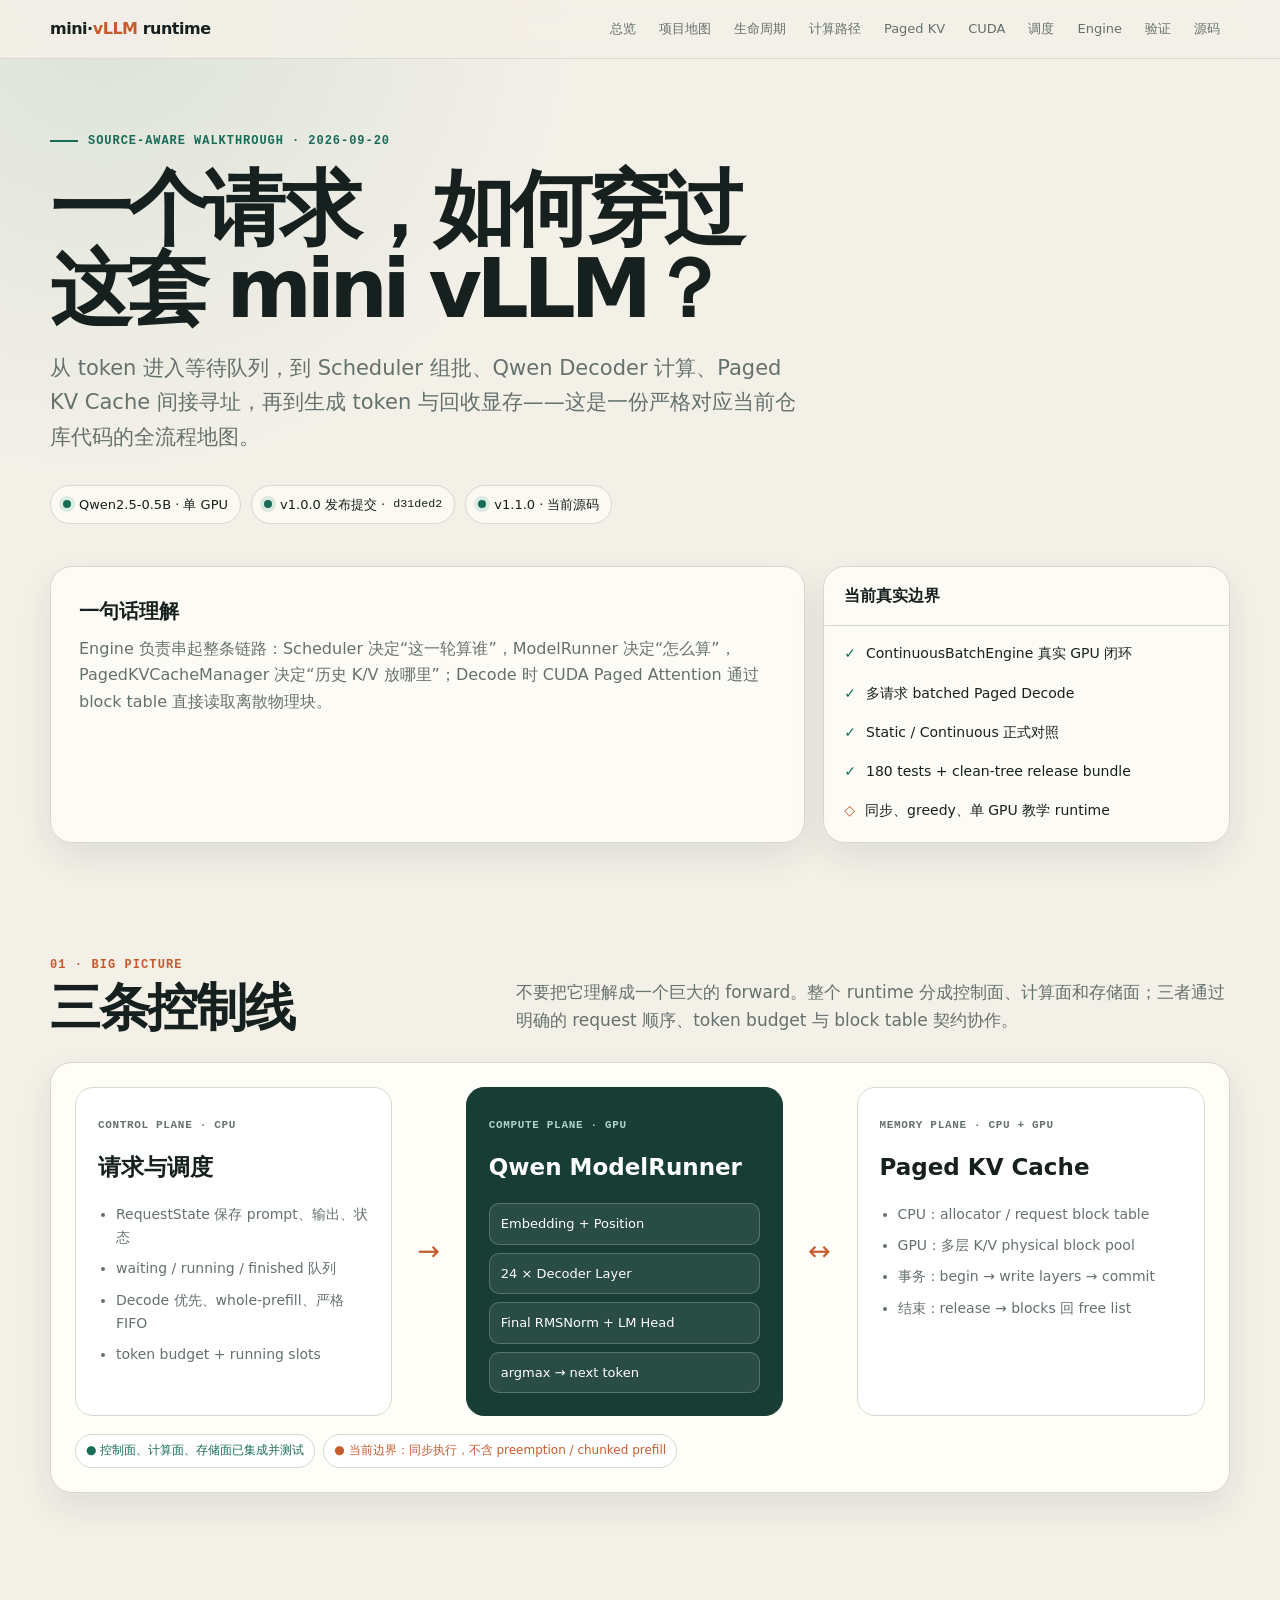
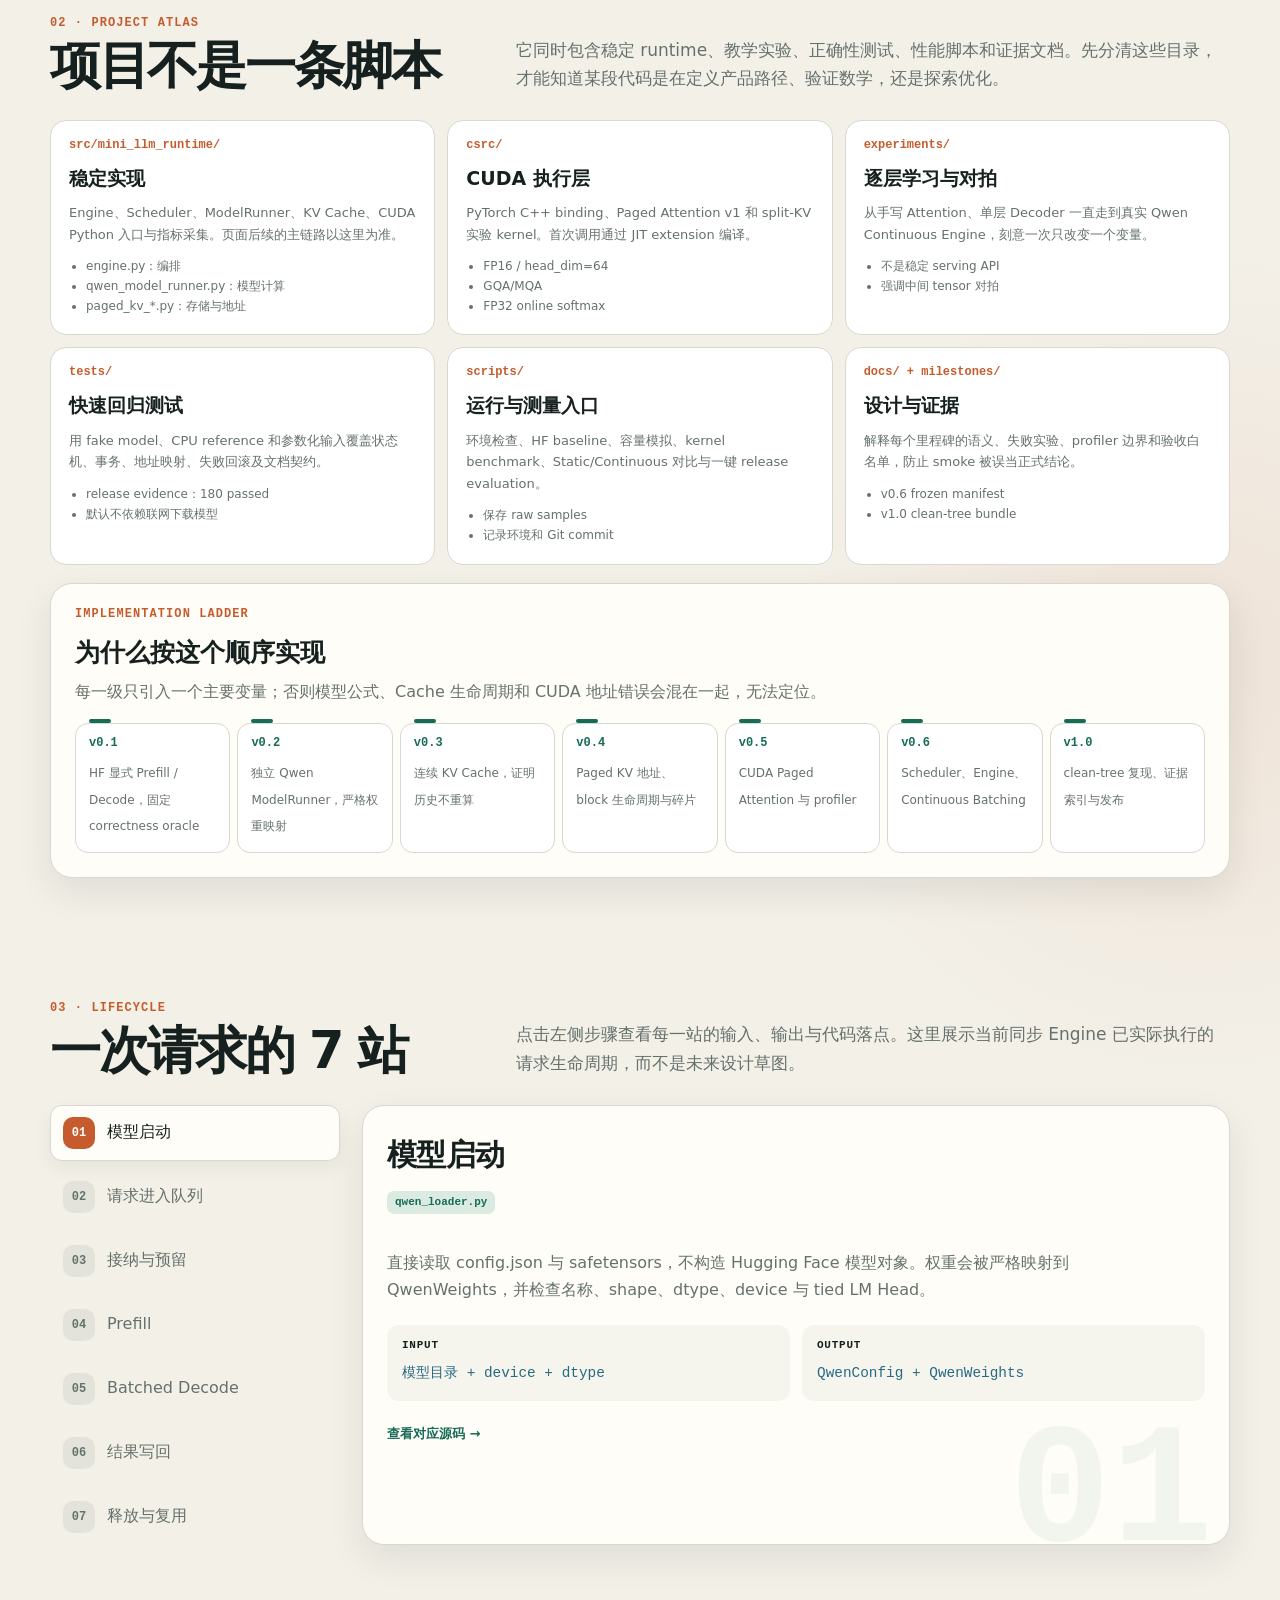
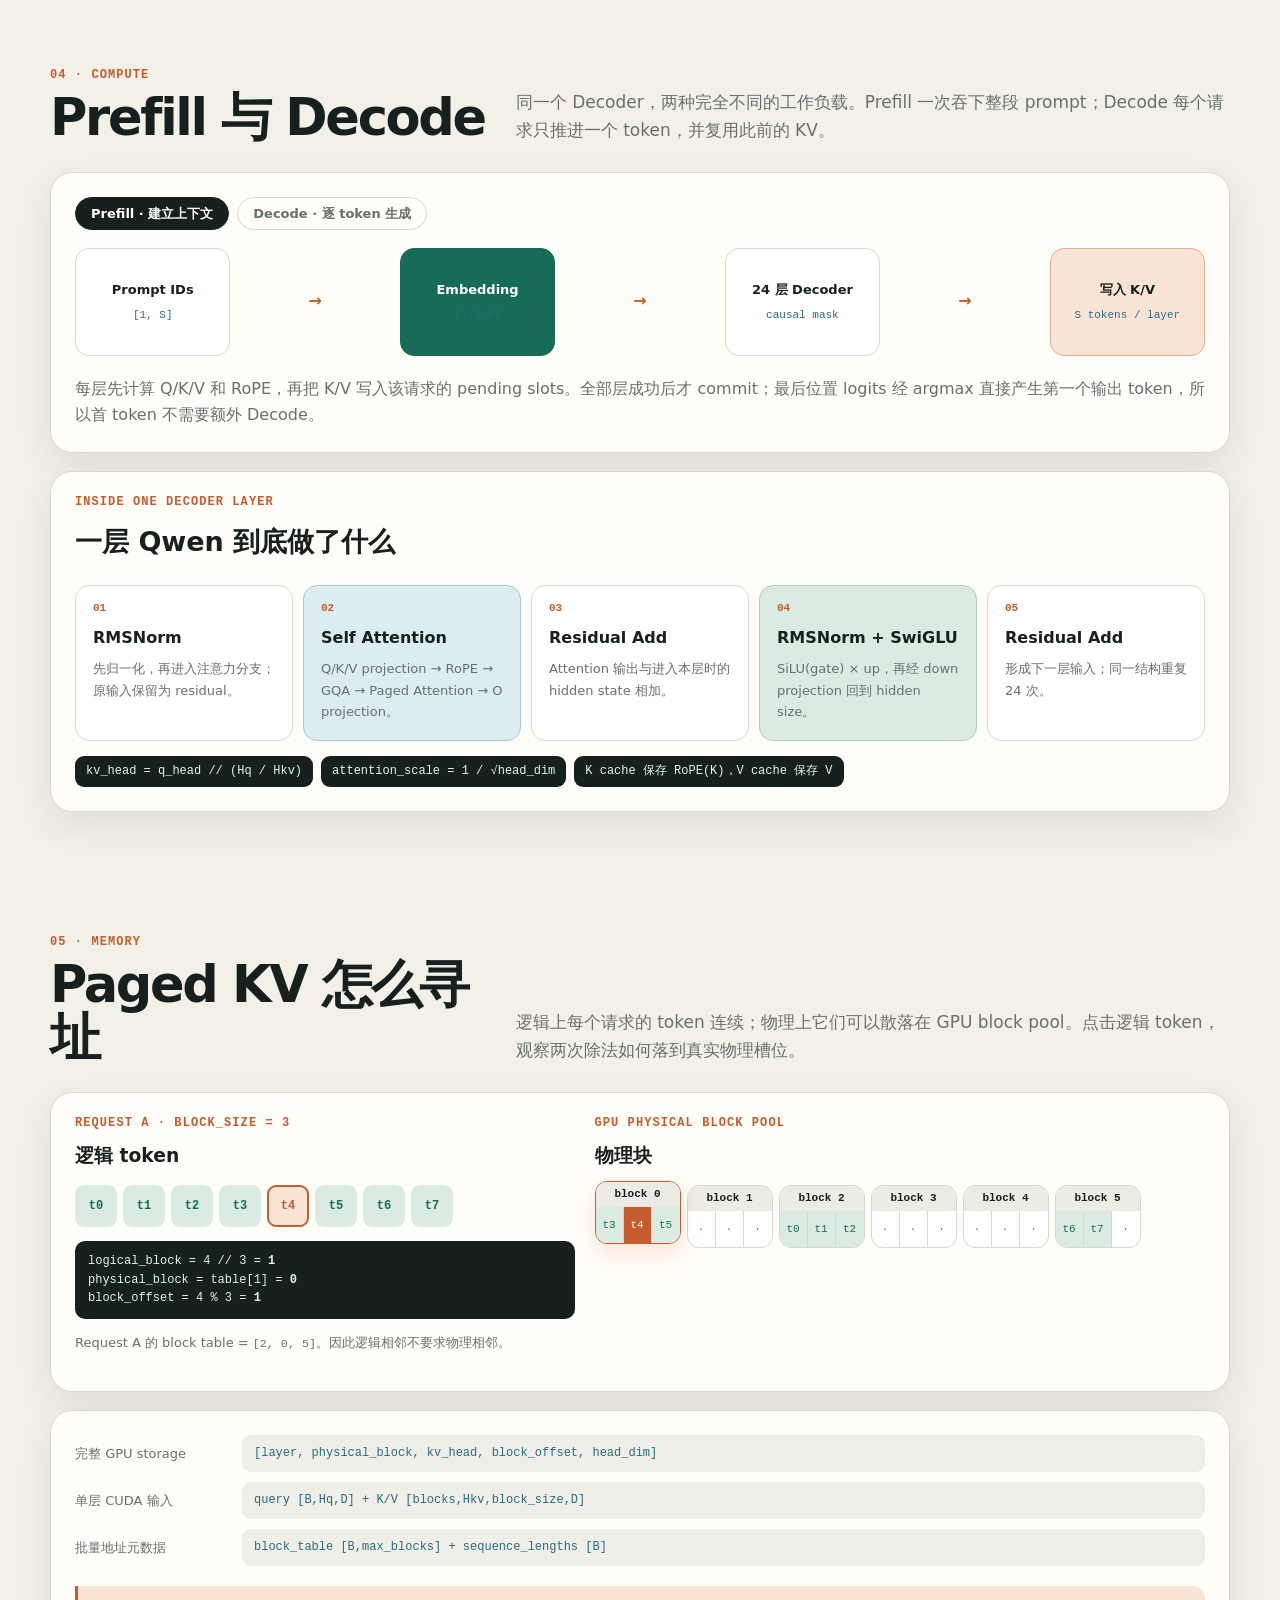
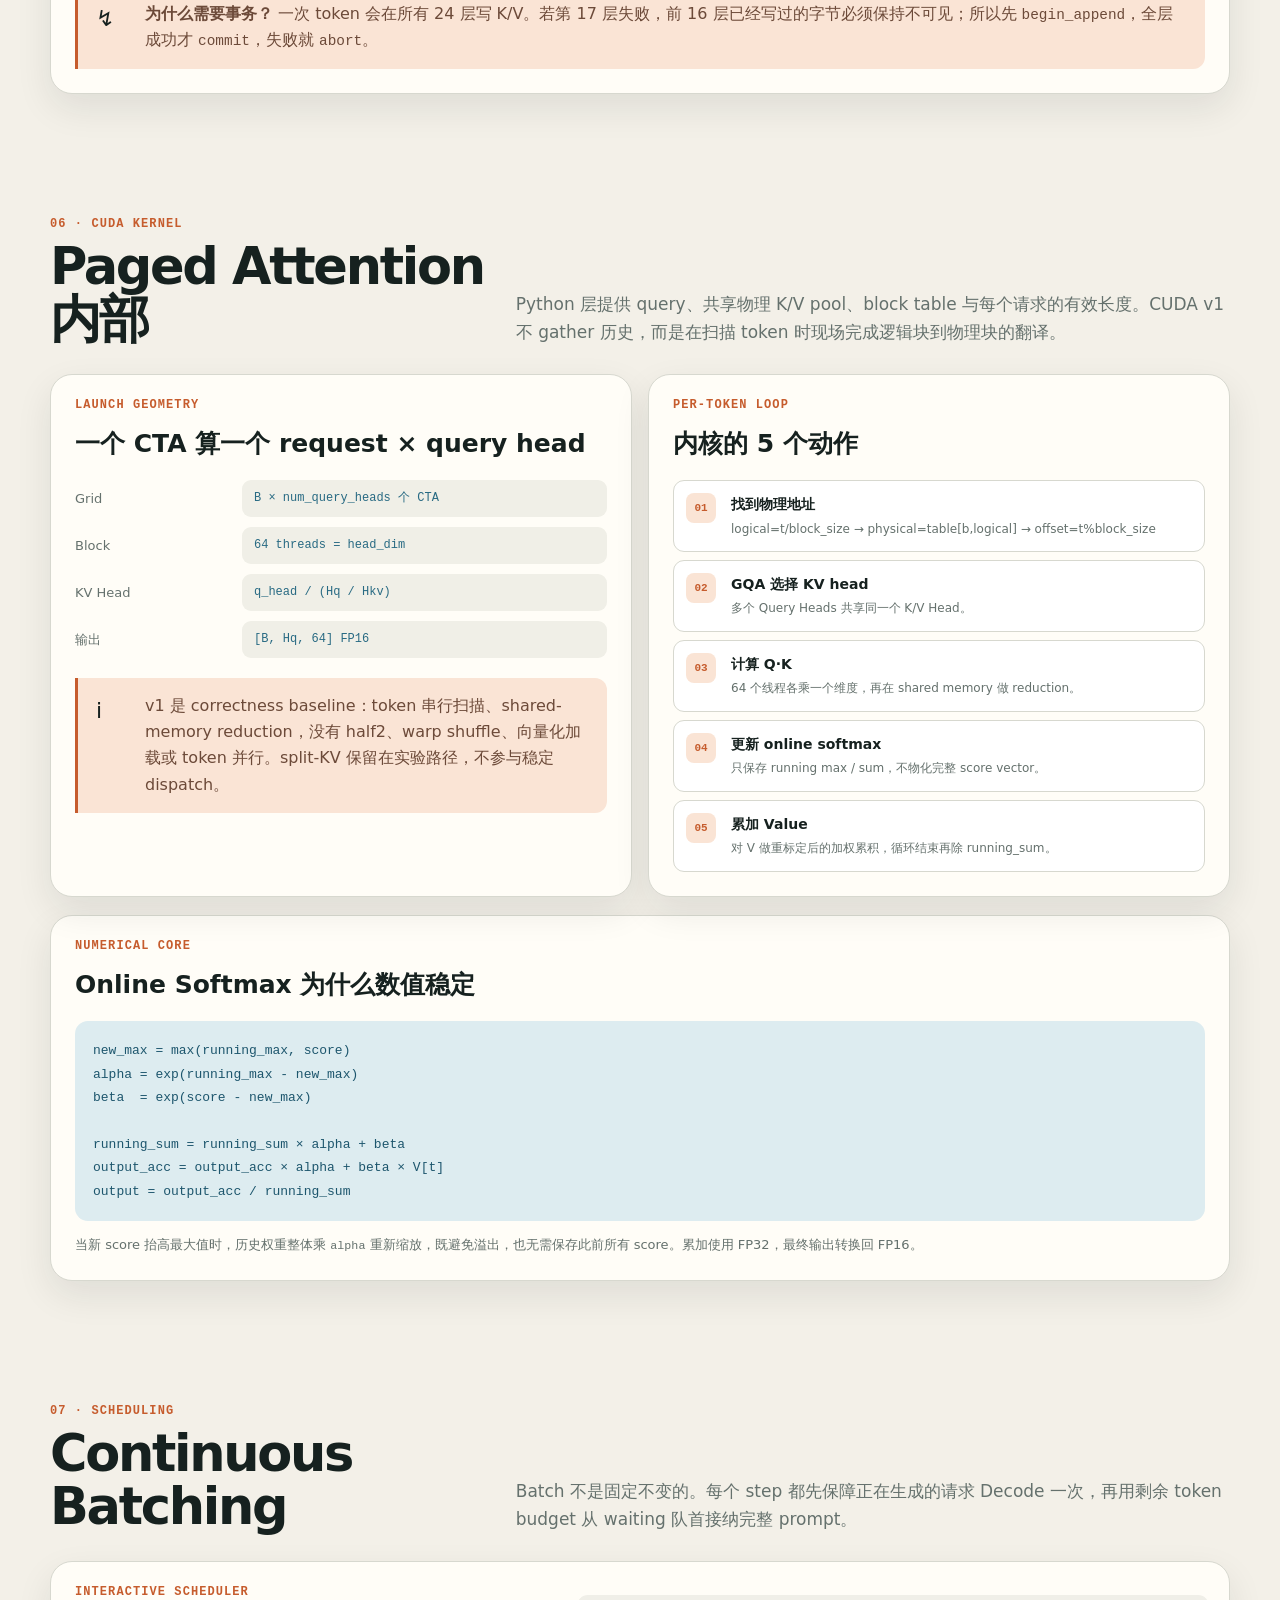
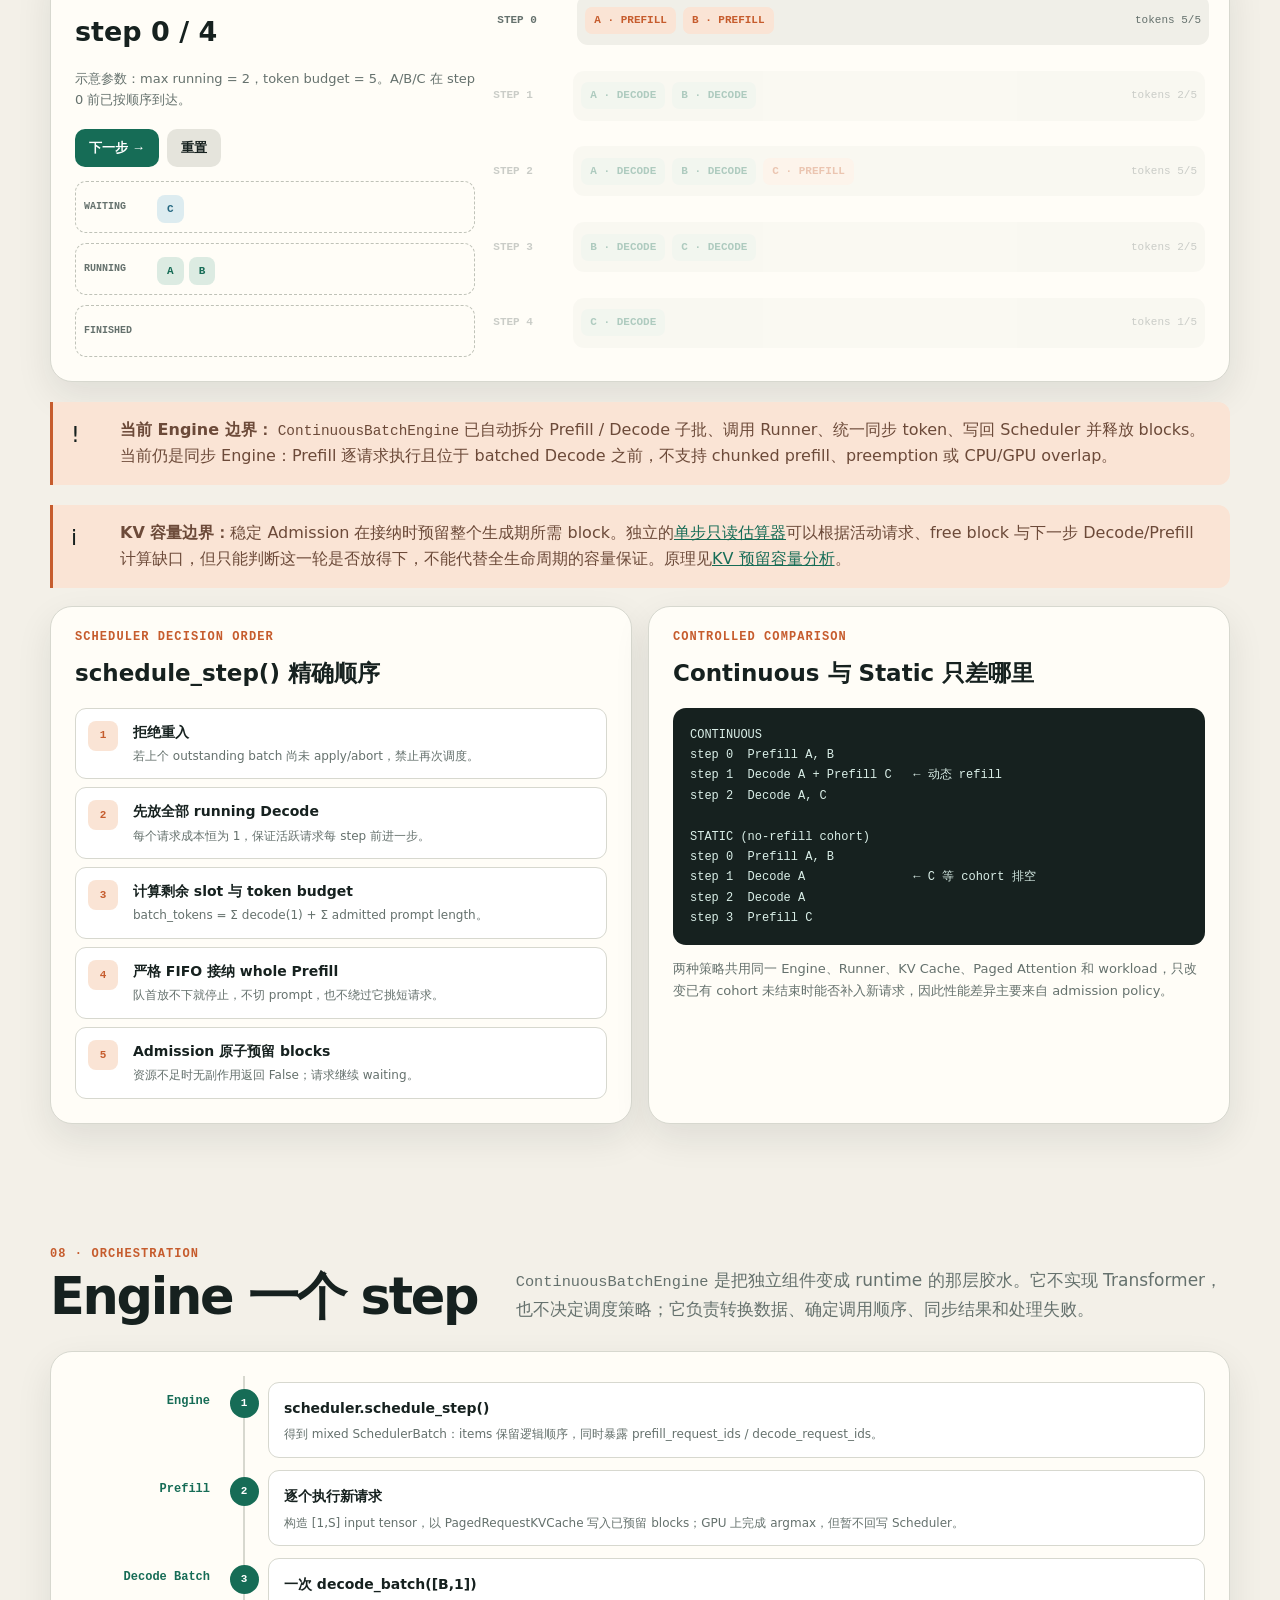
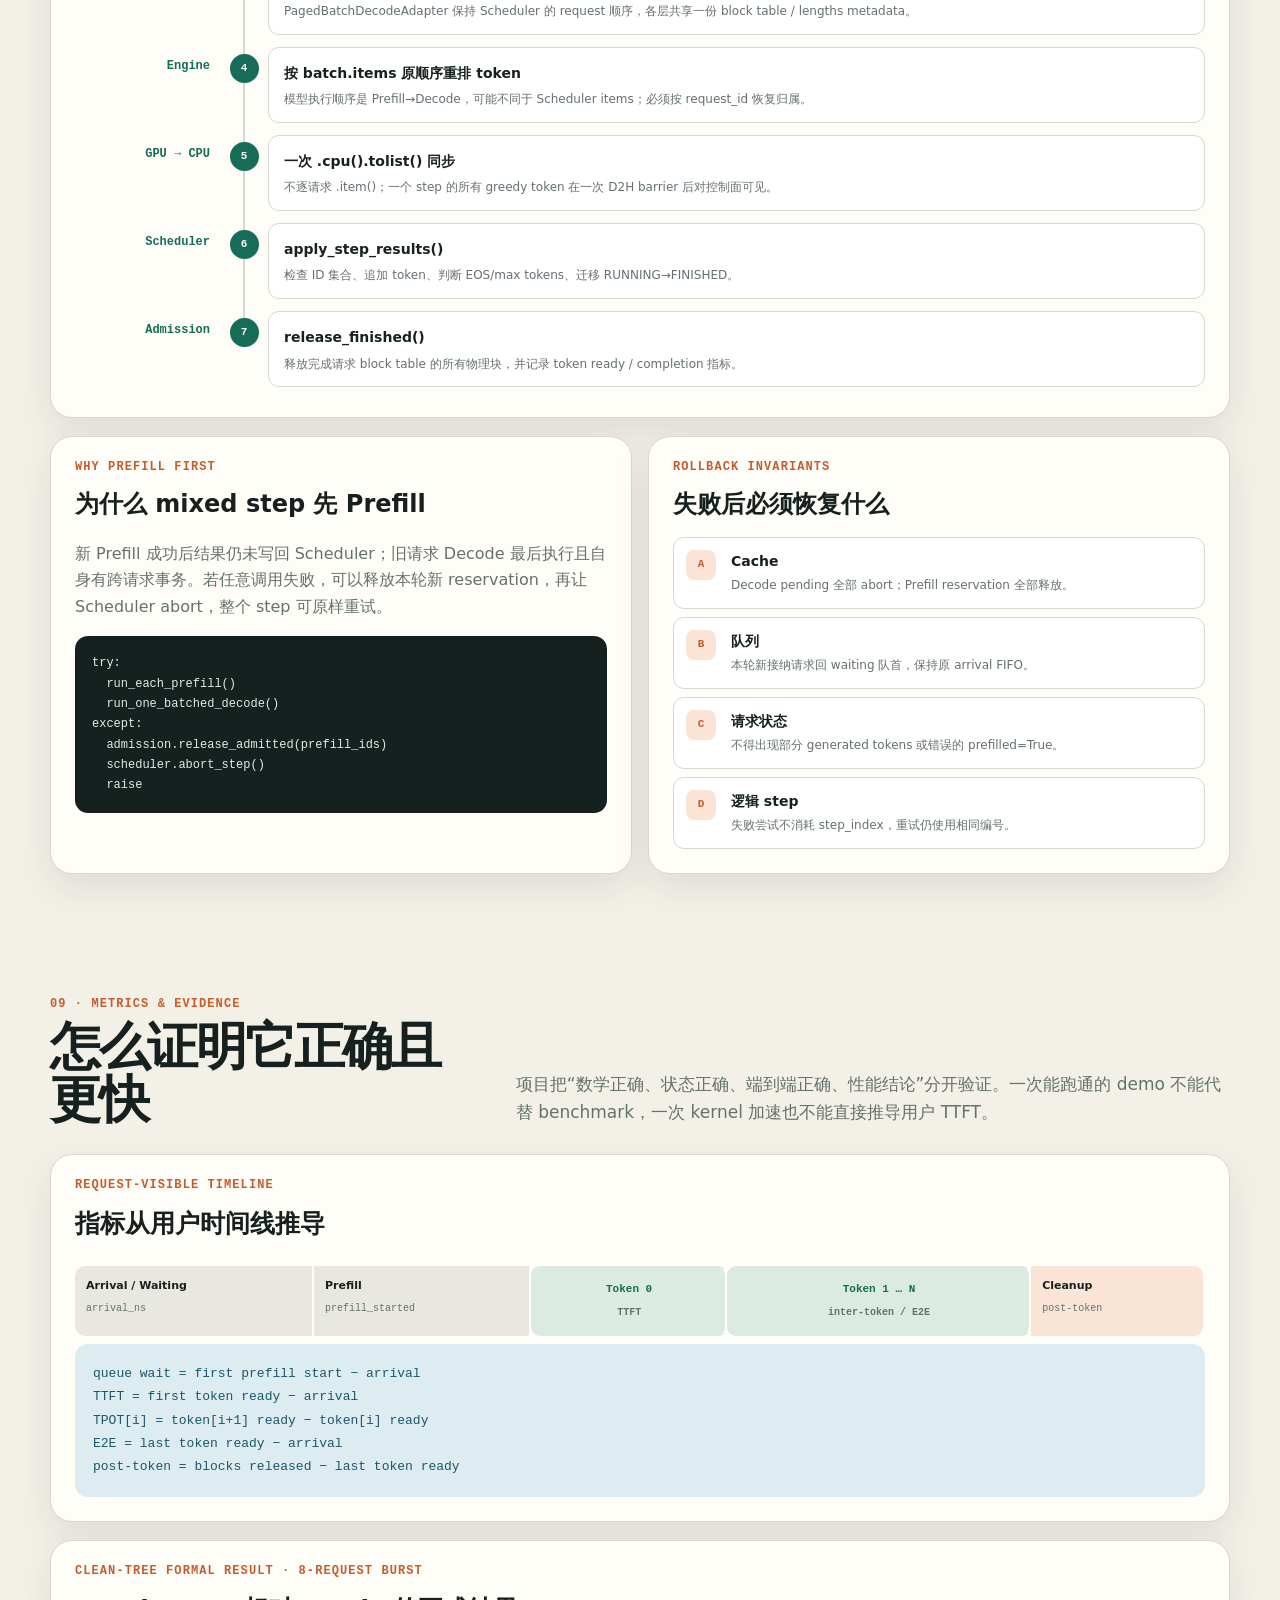
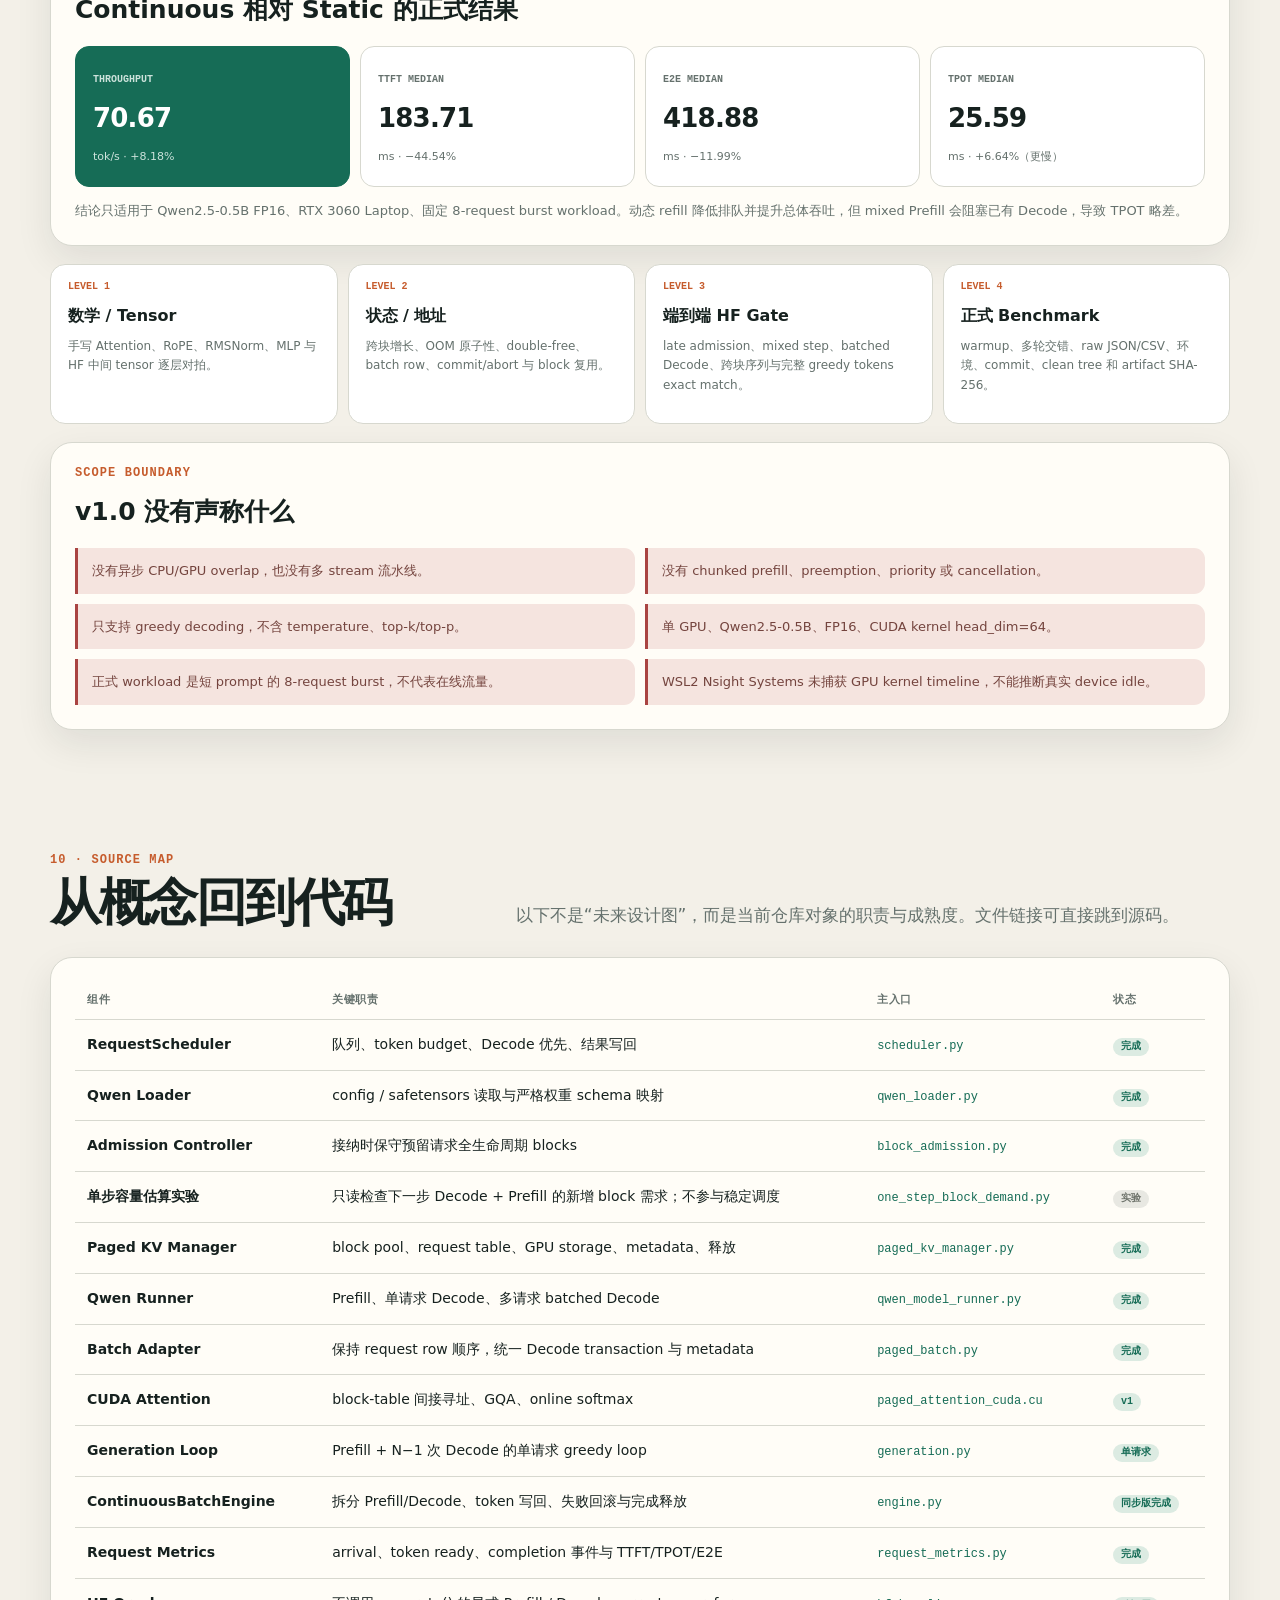
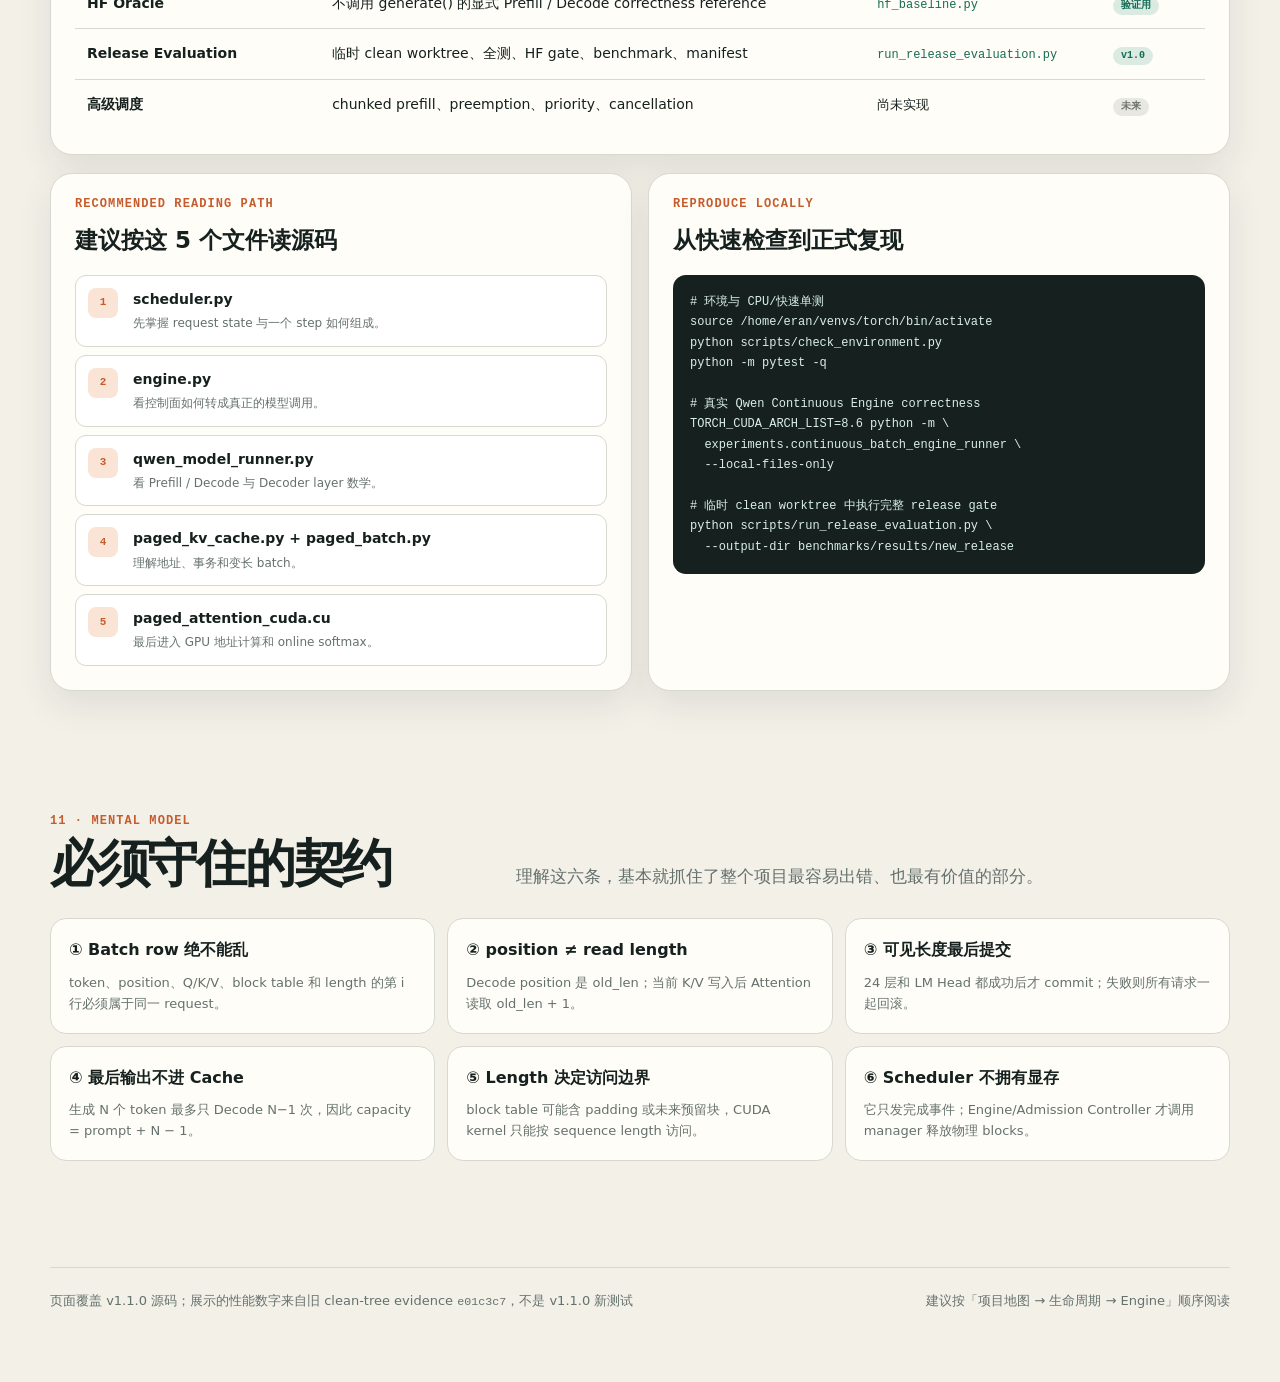
==== commit 3ce2fbf5: "release: prepare v1.1.0 source and tutorial" ====
--- a/docs/vllm_runtime_flow.html
+++ b/docs/vllm_runtime_flow.html
@@ -204,6 +204,59 @@
     .invariant b { display: block; margin-bottom: 8px; }
     .invariant p { margin: 0; color: var(--muted); font-size: 13px; }
 
+    /* Project atlas / deep dives */
+    .atlas { display: grid; grid-template-columns: repeat(3, 1fr); gap: 12px; }
+    .atlas-card { border: 1px solid var(--line); border-radius: 16px; background: #fff; padding: 18px; }
+    .atlas-card .folder { color: var(--orange); font: 800 12px/1 var(--mono); }
+    .atlas-card h3 { margin: 12px 0 8px; font-size: 19px; }
+    .atlas-card p { margin: 0; color: var(--muted); font-size: 13px; }
+    .atlas-card ul { margin: 12px 0 0; padding-left: 17px; color: var(--muted); font-size: 12px; }
+    .milestones { display: grid; grid-template-columns: repeat(7, 1fr); gap: 7px; margin-top: 18px; }
+    .milestone { position: relative; min-height: 126px; border: 1px solid var(--line); border-radius: 13px; background: #fff; padding: 13px; }
+    .milestone::before { content: ""; position: absolute; top: -5px; left: 13px; width: 22px; height: 4px; border-radius: 99px; background: var(--green); }
+    .milestone b { display: block; color: var(--green); font: 800 12px/1 var(--mono); margin-bottom: 10px; }
+    .milestone span { font-size: 12px; color: var(--muted); line-height: 1.4; }
+    .sequence { display: grid; gap: 0; counter-reset: sequence; }
+    .sequence-row { display: grid; grid-template-columns: 145px 48px 1fr; min-height: 76px; align-items: stretch; }
+    .sequence-who { padding: 17px 10px; text-align: right; font: 750 12px/1.35 var(--mono); color: var(--green); }
+    .sequence-line { position: relative; display: grid; place-items: start center; }
+    .sequence-line::before { content: ""; position: absolute; top: 0; bottom: 0; width: 2px; background: var(--line); }
+    .sequence-line::after { counter-increment: sequence; content: counter(sequence); z-index: 1; display: grid; place-items: center; width: 29px; height: 29px; margin-top: 13px; border-radius: 50%; color: white; background: var(--green); font: 800 11px/1 var(--mono); }
+    .sequence-row:last-child .sequence-line::before { bottom: 47px; }
+    .sequence-action { margin: 6px 0; padding: 12px 15px; border: 1px solid var(--line); border-radius: 11px; background: #fff; }
+    .sequence-action strong { font-size: 14px; }
+    .sequence-action p { margin: 4px 0 0; color: var(--muted); font-size: 12px; }
+    .code-block { overflow-x: auto; white-space: pre; border-radius: 13px; background: #16211f; color: #d9eee7; padding: 17px; font: 12px/1.7 var(--mono); }
+    .split { display: grid; grid-template-columns: 1fr 1fr; gap: 16px; }
+    .algo { display: grid; gap: 8px; }
+    .algo-step { display: grid; grid-template-columns: 34px 1fr; gap: 11px; align-items: start; padding: 12px; border: 1px solid var(--line); background: #fff; border-radius: 11px; }
+    .algo-step i { width: 30px; height: 30px; display: grid; place-items: center; border-radius: 8px; background: var(--orange-soft); color: var(--orange); font: 800 11px/1 var(--mono); font-style: normal; }
+    .algo-step b { display: block; font-size: 14px; }
+    .algo-step span { display: block; color: var(--muted); font-size: 12px; margin-top: 3px; }
+    .formula-large { border-radius: 13px; background: var(--blue-soft); color: #1d566d; padding: 18px; font: 13px/1.8 var(--mono); }
+    .metric-grid { display: grid; grid-template-columns: repeat(4, 1fr); gap: 10px; }
+    .metric-card { border: 1px solid var(--line); border-radius: 14px; background: #fff; padding: 17px; }
+    .metric-card small { color: var(--muted); font: 700 10px/1 var(--mono); }
+    .metric-card strong { display: block; margin: 7px 0 2px; font-size: 26px; letter-spacing: -.03em; }
+    .metric-card span { color: var(--muted); font-size: 11px; }
+    .metric-card.highlight { color: white; background: var(--green); border-color: var(--green); }
+    .metric-card.highlight small, .metric-card.highlight span { color: #cce2db; }
+    .metric-track { display: grid; grid-template-columns: 1.1fr 1fr .9fr 1.4fr .8fr; margin: 22px 0 8px; }
+    .metric-segment { position: relative; min-height: 70px; padding: 11px; border-right: 2px solid var(--paper); background: #e9e8e0; font-size: 11px; }
+    .metric-segment:first-child { border-radius: 10px 0 0 10px; }
+    .metric-segment:last-child { border-radius: 0 10px 10px 0; }
+    .metric-segment.token { background: var(--green-soft); }
+    .metric-segment.cleanup { background: var(--orange-soft); }
+    .metric-segment b { display: block; margin-bottom: 4px; }
+    .metric-segment code { color: var(--muted); font-size: 10px; }
+    .evidence { display: grid; grid-template-columns: repeat(4,1fr); gap: 10px; }
+    .evidence-card { min-height: 160px; border: 1px solid var(--line); border-radius: 15px; padding: 17px; background: #fff; }
+    .evidence-card .level { color: var(--orange); font: 800 10px/1 var(--mono); }
+    .evidence-card h4 { margin: 11px 0 7px; }
+    .evidence-card p { margin: 0; color: var(--muted); font-size: 12px; }
+    .limits { display: grid; grid-template-columns: 1fr 1fr; gap: 10px; }
+    .limit { border-left: 3px solid var(--red); background: #f5e4df; border-radius: 0 11px 11px 0; padding: 12px 14px; font-size: 13px; color: #74443e; }
+
     footer { padding: 44px 0 70px; color: var(--muted); font-size: 13px; }
     footer .shell { padding-top: 22px; border-top: 1px solid var(--line); display: flex; justify-content: space-between; gap: 20px; }
 
@@ -214,7 +267,10 @@
       .path { grid-template-columns: 1fr; }
       .path-arrow { transform: rotate(90deg); }
       .layer-flow { grid-template-columns: 1fr 1fr; }
-      .invariants { grid-template-columns: 1fr 1fr; }
+      .invariants, .atlas, .evidence { grid-template-columns: 1fr 1fr; }
+      .milestones { grid-template-columns: repeat(4, 1fr); }
+      .split { grid-template-columns: 1fr; }
+      .metric-grid { grid-template-columns: 1fr 1fr; }
       .step-list { grid-template-columns: 1fr 1fr; }
       .step-detail { min-height: 390px; }
     }
@@ -223,7 +279,12 @@
       .hero { padding-top: 50px; }
       .topbar .shell { min-height: 52px; }
       .nav { display: none; }
-      .step-list, .io-grid, .layer-flow, .invariants { grid-template-columns: 1fr; }
+      .step-list, .io-grid, .layer-flow, .invariants, .atlas, .evidence, .limits { grid-template-columns: 1fr; }
+      .milestones, .metric-grid { grid-template-columns: 1fr; }
+      .sequence-row { grid-template-columns: 88px 38px 1fr; }
+      .sequence-who { font-size: 10px; }
+      .metric-track { grid-template-columns: 1fr; }
+      .metric-segment { border-right: 0; border-bottom: 2px solid var(--paper); border-radius: 0 !important; }
       .panel { padding: 17px; }
       .step-detail::after { font-size: 110px; }
       .shape-row { grid-template-columns: 1fr; gap: 4px; }
@@ -238,8 +299,8 @@
     <div class="shell">
       <div class="brand">mini·<i>vLLM</i> runtime</div>
       <nav class="nav" aria-label="页面导航">
-        <a href="#overview">总览</a><a href="#lifecycle">生命周期</a><a href="#compute">计算路径</a>
-        <a href="#cache">Paged KV</a><a href="#batching">连续批处理</a><a href="#code-map">代码地图</a>
+        <a href="#overview">总览</a><a href="#project">项目地图</a><a href="#lifecycle">生命周期</a><a href="#compute">计算路径</a>
+        <a href="#cache">Paged KV</a><a href="#kernel">CUDA</a><a href="#batching">调度</a><a href="#engine">Engine</a><a href="#evidence">验证</a><a href="#code-map">源码</a>
       </nav>
     </div>
   </header>
@@ -251,21 +312,22 @@
       <p class="hero-copy">从 token 进入等待队列，到 Scheduler 组批、Qwen Decoder 计算、Paged KV Cache 间接寻址，再到生成 token 与回收显存——这是一份严格对应当前仓库代码的全流程地图。</p>
       <div class="hero-meta">
         <span class="pill"><span class="dot"></span>Qwen2.5-0.5B · 单 GPU</span>
-        <span class="pill"><span class="dot"></span>release evidence · <code>e01c3c7</code></span>
-        <span class="pill"><span class="dot orange"></span>v1.0 · RC 收尾</span>
+        <span class="pill"><span class="dot"></span>v1.0.0 发布提交 · <code>d31ded2</code></span>
+        <span class="pill"><span class="dot"></span>v1.1.0 · 当前源码</span>
       </div>
       <div class="headline-grid">
         <div class="summary">
           <strong>一句话理解</strong>
-          <p>Scheduler 决定“这一轮算谁”，ModelRunner 决定“怎么算”，PagedKVCacheManager 决定“历史 K/V 放哪里”；Decode 时 CUDA Paged Attention 通过 block table 直接读取离散物理块，避免把历史 Cache 拼成连续 tensor。</p>
+          <p>Engine 负责串起整条链路：Scheduler 决定“这一轮算谁”，ModelRunner 决定“怎么算”，PagedKVCacheManager 决定“历史 K/V 放哪里”；Decode 时 CUDA Paged Attention 通过 block table 直接读取离散物理块。</p>
         </div>
         <div class="status-card">
           <div class="head">当前真实边界</div>
           <ul class="status-list">
-            <li><span class="check">✓</span><span>单请求 Prefill / 多 token Decode 闭环</span></li>
+            <li><span class="check">✓</span><span>ContinuousBatchEngine 真实 GPU 闭环</span></li>
             <li><span class="check">✓</span><span>多请求 batched Paged Decode</span></li>
-            <li><span class="check">✓</span><span>Scheduler + block-aware admission</span></li>
-            <li><span class="check">✓</span><span>同步 ContinuousBatchEngine 已串通完整生命周期</span></li>
+            <li><span class="check">✓</span><span>Static / Continuous 正式对照</span></li>
+            <li><span class="check">✓</span><span>180 tests + clean-tree release bundle</span></li>
+            <li><span class="progress">◇</span><span>同步、greedy、单 GPU 教学 runtime</span></li>
           </ul>
         </div>
       </div>
@@ -300,10 +362,41 @@
       </div>
     </section>
 
+    <section id="project">
+      <div class="shell">
+        <div class="section-head">
+          <div><div class="kicker">02 · Project Atlas</div><h2>项目不是一条脚本</h2></div>
+          <p class="section-intro">它同时包含稳定 runtime、教学实验、正确性测试、性能脚本和证据文档。先分清这些目录，才能知道某段代码是在定义产品路径、验证数学，还是探索优化。</p>
+        </div>
+        <div class="atlas">
+          <div class="atlas-card"><div class="folder">src/mini_llm_runtime/</div><h3>稳定实现</h3><p>Engine、Scheduler、ModelRunner、KV Cache、CUDA Python 入口与指标采集。页面后续的主链路以这里为准。</p><ul><li>engine.py：编排</li><li>qwen_model_runner.py：模型计算</li><li>paged_kv_*.py：存储与地址</li></ul></div>
+          <div class="atlas-card"><div class="folder">csrc/</div><h3>CUDA 执行层</h3><p>PyTorch C++ binding、Paged Attention v1 和 split-KV 实验 kernel。首次调用通过 JIT extension 编译。</p><ul><li>FP16 / head_dim=64</li><li>GQA/MQA</li><li>FP32 online softmax</li></ul></div>
+          <div class="atlas-card"><div class="folder">experiments/</div><h3>逐层学习与对拍</h3><p>从手写 Attention、单层 Decoder 一直走到真实 Qwen Continuous Engine，刻意一次只改变一个变量。</p><ul><li>不是稳定 serving API</li><li>强调中间 tensor 对拍</li></ul></div>
+          <div class="atlas-card"><div class="folder">tests/</div><h3>快速回归测试</h3><p>用 fake model、CPU reference 和参数化输入覆盖状态机、事务、地址映射、失败回滚及文档契约。</p><ul><li>release evidence：180 passed</li><li>默认不依赖联网下载模型</li></ul></div>
+          <div class="atlas-card"><div class="folder">scripts/</div><h3>运行与测量入口</h3><p>环境检查、HF baseline、容量模拟、kernel benchmark、Static/Continuous 对比与一键 release evaluation。</p><ul><li>保存 raw samples</li><li>记录环境和 Git commit</li></ul></div>
+          <div class="atlas-card"><div class="folder">docs/ + milestones/</div><h3>设计与证据</h3><p>解释每个里程碑的语义、失败实验、profiler 边界和验收白名单，防止 smoke 被误当正式结论。</p><ul><li>v0.6 frozen manifest</li><li>v1.0 clean-tree bundle</li></ul></div>
+        </div>
+        <div class="panel" style="margin-top:18px">
+          <div class="kicker">implementation ladder</div>
+          <h3 style="font-size:25px;margin:12px 0 6px">为什么按这个顺序实现</h3>
+          <p style="color:var(--muted);margin:0 0 16px">每一级只引入一个主要变量；否则模型公式、Cache 生命周期和 CUDA 地址错误会混在一起，无法定位。</p>
+          <div class="milestones">
+            <div class="milestone"><b>v0.1</b><span>HF 显式 Prefill / Decode，固定 correctness oracle</span></div>
+            <div class="milestone"><b>v0.2</b><span>独立 Qwen ModelRunner，严格权重映射</span></div>
+            <div class="milestone"><b>v0.3</b><span>连续 KV Cache，证明历史不重算</span></div>
+            <div class="milestone"><b>v0.4</b><span>Paged KV 地址、block 生命周期与碎片</span></div>
+            <div class="milestone"><b>v0.5</b><span>CUDA Paged Attention 与 profiler</span></div>
+            <div class="milestone"><b>v0.6</b><span>Scheduler、Engine、Continuous Batching</span></div>
+            <div class="milestone"><b>v1.0</b><span>clean-tree 复现、证据索引与发布</span></div>
+          </div>
+        </div>
+      </div>
+    </section>
+
     <section id="lifecycle">
       <div class="shell">
         <div class="section-head">
-          <div><div class="kicker">02 · Lifecycle</div><h2>一次请求的 7 站</h2></div>
+          <div><div class="kicker">03 · Lifecycle</div><h2>一次请求的 7 站</h2></div>
           <p class="section-intro">点击左侧步骤查看每一站的输入、输出与代码落点。这里展示当前同步 Engine 已实际执行的请求生命周期，而不是未来设计草图。</p>
         </div>
         <div class="stepper">
@@ -316,7 +409,7 @@
     <section id="compute">
       <div class="shell">
         <div class="section-head">
-          <div><div class="kicker">03 · Compute</div><h2>Prefill 与 Decode</h2></div>
+          <div><div class="kicker">04 · Compute</div><h2>Prefill 与 Decode</h2></div>
           <p class="section-intro">同一个 Decoder，两种完全不同的工作负载。Prefill 一次吞下整段 prompt；Decode 每个请求只推进一个 token，并复用此前的 KV。</p>
         </div>
         <div class="panel">
@@ -359,7 +452,7 @@
     <section id="cache">
       <div class="shell">
         <div class="section-head">
-          <div><div class="kicker">04 · Memory</div><h2>Paged KV 怎么寻址</h2></div>
+          <div><div class="kicker">05 · Memory</div><h2>Paged KV 怎么寻址</h2></div>
           <p class="section-intro">逻辑上每个请求的 token 连续；物理上它们可以散落在 GPU block pool。点击逻辑 token，观察两次除法如何落到真实物理槽位。</p>
         </div>
         <div class="panel cache-lab">
@@ -387,10 +480,49 @@
       </div>
     </section>
 
+    <section id="kernel">
+      <div class="shell">
+        <div class="section-head">
+          <div><div class="kicker">06 · CUDA Kernel</div><h2>Paged Attention 内部</h2></div>
+          <p class="section-intro">Python 层提供 query、共享物理 K/V pool、block table 与每个请求的有效长度。CUDA v1 不 gather 历史，而是在扫描 token 时现场完成逻辑块到物理块的翻译。</p>
+        </div>
+        <div class="split">
+          <div class="panel">
+            <div class="kicker">launch geometry</div>
+            <h3 style="font-size:25px;margin:12px 0 16px">一个 CTA 算一个 request × query head</h3>
+            <div class="tensor-shape">
+              <div class="shape-row"><span>Grid</span><div class="shape">B × num_query_heads 个 CTA</div></div>
+              <div class="shape-row"><span>Block</span><div class="shape">64 threads = head_dim</div></div>
+              <div class="shape-row"><span>KV Head</span><div class="shape">q_head / (Hq / Hkv)</div></div>
+              <div class="shape-row"><span>输出</span><div class="shape">[B, Hq, 64] FP16</div></div>
+            </div>
+            <div class="callout"><div class="icon">i</div><p>v1 是 correctness baseline：token 串行扫描、shared-memory reduction，没有 half2、warp shuffle、向量化加载或 token 并行。split-KV 保留在实验路径，不参与稳定 dispatch。</p></div>
+          </div>
+          <div class="panel">
+            <div class="kicker">per-token loop</div>
+            <h3 style="font-size:25px;margin:12px 0 16px">内核的 5 个动作</h3>
+            <div class="algo">
+              <div class="algo-step"><i>01</i><div><b>找到物理地址</b><span>logical=t/block_size → physical=table[b,logical] → offset=t%block_size</span></div></div>
+              <div class="algo-step"><i>02</i><div><b>GQA 选择 KV head</b><span>多个 Query Heads 共享同一个 K/V Head。</span></div></div>
+              <div class="algo-step"><i>03</i><div><b>计算 Q·K</b><span>64 个线程各乘一个维度，再在 shared memory 做 reduction。</span></div></div>
+              <div class="algo-step"><i>04</i><div><b>更新 online softmax</b><span>只保存 running max / sum，不物化完整 score vector。</span></div></div>
+              <div class="algo-step"><i>05</i><div><b>累加 Value</b><span>对 V 做重标定后的加权累积，循环结束再除 running_sum。</span></div></div>
+            </div>
+          </div>
+        </div>
+        <div class="panel" style="margin-top:18px">
+          <div class="kicker">numerical core</div>
+          <h3 style="font-size:25px;margin:12px 0 16px">Online Softmax 为什么数值稳定</h3>
+          <div class="formula-large">new_max = max(running_max, score)<br>alpha = exp(running_max - new_max)<br>beta&nbsp; = exp(score - new_max)<br><br>running_sum = running_sum × alpha + beta<br>output_acc = output_acc × alpha + beta × V[t]<br>output = output_acc / running_sum</div>
+          <p style="color:var(--muted);font-size:13px;margin-bottom:0">当新 score 抬高最大值时，历史权重整体乘 <code>alpha</code> 重新缩放，既避免溢出，也无需保存此前所有 score。累加使用 FP32，最终输出转换回 FP16。</p>
+        </div>
+      </div>
+    </section>
+
     <section id="batching">
       <div class="shell">
         <div class="section-head">
-          <div><div class="kicker">05 · Scheduling</div><h2>Continuous Batching</h2></div>
+          <div><div class="kicker">07 · Scheduling</div><h2>Continuous Batching</h2></div>
           <p class="section-intro">Batch 不是固定不变的。每个 step 都先保障正在生成的请求 Decode 一次，再用剩余 token budget 从 waiting 队首接纳完整 prompt。</p>
         </div>
         <div class="panel sim-grid">
@@ -404,13 +536,128 @@
           <div class="timeline" id="timeline"></div>
         </div>
         <div class="callout"><div class="icon">!</div><p><strong>当前 Engine 边界：</strong> <code>ContinuousBatchEngine</code> 已自动拆分 Prefill / Decode 子批、调用 Runner、统一同步 token、写回 Scheduler 并释放 blocks。当前仍是同步 Engine：Prefill 逐请求执行且位于 batched Decode 之前，不支持 chunked prefill、preemption 或 CPU/GPU overlap。</p></div>
+        <div class="callout"><div class="icon">i</div><p><strong>KV 容量边界：</strong>稳定 Admission 在接纳时预留整个生成期所需 block。独立的<a href="../experiments/one_step_block_demand.py">单步只读估算器</a>可以根据活动请求、free block 与下一步 Decode/Prefill 计算缺口，但只能判断这一轮是否放得下，不能代替全生命周期的容量保证。原理见<a href="kv_reservation_analysis.md">KV 预留容量分析</a>。</p></div>
+        <div class="split" style="margin-top:18px">
+          <div class="panel">
+            <div class="kicker">scheduler decision order</div>
+            <h3 style="font-size:23px;margin:12px 0 15px">schedule_step() 精确顺序</h3>
+            <div class="algo">
+              <div class="algo-step"><i>1</i><div><b>拒绝重入</b><span>若上个 outstanding batch 尚未 apply/abort，禁止再次调度。</span></div></div>
+              <div class="algo-step"><i>2</i><div><b>先放全部 running Decode</b><span>每个请求成本恒为 1，保证活跃请求每 step 前进一步。</span></div></div>
+              <div class="algo-step"><i>3</i><div><b>计算剩余 slot 与 token budget</b><span>batch_tokens = Σ decode(1) + Σ admitted prompt length。</span></div></div>
+              <div class="algo-step"><i>4</i><div><b>严格 FIFO 接纳 whole Prefill</b><span>队首放不下就停止，不切 prompt，也不绕过它挑短请求。</span></div></div>
+              <div class="algo-step"><i>5</i><div><b>Admission 原子预留 blocks</b><span>资源不足时无副作用返回 False；请求继续 waiting。</span></div></div>
+            </div>
+          </div>
+          <div class="panel">
+            <div class="kicker">controlled comparison</div>
+            <h3 style="font-size:23px;margin:12px 0 15px">Continuous 与 Static 只差哪里</h3>
+            <div class="code-block">CONTINUOUS
+step 0  Prefill A, B
+step 1  Decode A + Prefill C   ← 动态 refill
+step 2  Decode A, C
+
+STATIC (no-refill cohort)
+step 0  Prefill A, B
+step 1  Decode A               ← C 等 cohort 排空
+step 2  Decode A
+step 3  Prefill C</div>
+            <p style="color:var(--muted);font-size:13px">两种策略共用同一 Engine、Runner、KV Cache、Paged Attention 和 workload，只改变已有 cohort 未结束时能否补入新请求，因此性能差异主要来自 admission policy。</p>
+          </div>
+        </div>
+      </div>
+    </section>
+
+    <section id="engine">
+      <div class="shell">
+        <div class="section-head">
+          <div><div class="kicker">08 · Orchestration</div><h2>Engine 一个 step</h2></div>
+          <p class="section-intro"><code>ContinuousBatchEngine</code> 是把独立组件变成 runtime 的那层胶水。它不实现 Transformer，也不决定调度策略；它负责转换数据、确定调用顺序、同步结果和处理失败。</p>
+        </div>
+        <div class="panel">
+          <div class="sequence">
+            <div class="sequence-row"><div class="sequence-who">Engine</div><div class="sequence-line"></div><div class="sequence-action"><strong>scheduler.schedule_step()</strong><p>得到 mixed SchedulerBatch：items 保留逻辑顺序，同时暴露 prefill_request_ids / decode_request_ids。</p></div></div>
+            <div class="sequence-row"><div class="sequence-who">Prefill</div><div class="sequence-line"></div><div class="sequence-action"><strong>逐个执行新请求</strong><p>构造 [1,S] input tensor，以 PagedRequestKVCache 写入已预留 blocks；GPU 上完成 argmax，但暂不回写 Scheduler。</p></div></div>
+            <div class="sequence-row"><div class="sequence-who">Decode Batch</div><div class="sequence-line"></div><div class="sequence-action"><strong>一次 decode_batch([B,1])</strong><p>PagedBatchDecodeAdapter 保持 Scheduler 的 request 顺序，各层共享一份 block table / lengths metadata。</p></div></div>
+            <div class="sequence-row"><div class="sequence-who">Engine</div><div class="sequence-line"></div><div class="sequence-action"><strong>按 batch.items 原顺序重排 token</strong><p>模型执行顺序是 Prefill→Decode，可能不同于 Scheduler items；必须按 request_id 恢复归属。</p></div></div>
+            <div class="sequence-row"><div class="sequence-who">GPU → CPU</div><div class="sequence-line"></div><div class="sequence-action"><strong>一次 .cpu().tolist() 同步</strong><p>不逐请求 .item()；一个 step 的所有 greedy token 在一次 D2H barrier 后对控制面可见。</p></div></div>
+            <div class="sequence-row"><div class="sequence-who">Scheduler</div><div class="sequence-line"></div><div class="sequence-action"><strong>apply_step_results()</strong><p>检查 ID 集合、追加 token、判断 EOS/max tokens、迁移 RUNNING→FINISHED。</p></div></div>
+            <div class="sequence-row"><div class="sequence-who">Admission</div><div class="sequence-line"></div><div class="sequence-action"><strong>release_finished()</strong><p>释放完成请求 block table 的所有物理块，并记录 token ready / completion 指标。</p></div></div>
+          </div>
+        </div>
+        <div class="split" style="margin-top:18px">
+          <div class="panel">
+            <div class="kicker">why prefill first</div>
+            <h3 style="font-size:24px;margin:12px 0">为什么 mixed step 先 Prefill</h3>
+            <p style="color:var(--muted)">新 Prefill 成功后结果仍未写回 Scheduler；旧请求 Decode 最后执行且自身有跨请求事务。若任意调用失败，可以释放本轮新 reservation，再让 Scheduler abort，整个 step 可原样重试。</p>
+            <div class="code-block">try:
+  run_each_prefill()
+  run_one_batched_decode()
+except:
+  admission.release_admitted(prefill_ids)
+  scheduler.abort_step()
+  raise</div>
+          </div>
+          <div class="panel">
+            <div class="kicker">rollback invariants</div>
+            <h3 style="font-size:24px;margin:12px 0">失败后必须恢复什么</h3>
+            <div class="algo">
+              <div class="algo-step"><i>A</i><div><b>Cache</b><span>Decode pending 全部 abort；Prefill reservation 全部释放。</span></div></div>
+              <div class="algo-step"><i>B</i><div><b>队列</b><span>本轮新接纳请求回 waiting 队首，保持原 arrival FIFO。</span></div></div>
+              <div class="algo-step"><i>C</i><div><b>请求状态</b><span>不得出现部分 generated tokens 或错误的 prefilled=True。</span></div></div>
+              <div class="algo-step"><i>D</i><div><b>逻辑 step</b><span>失败尝试不消耗 step_index，重试仍使用相同编号。</span></div></div>
+            </div>
+          </div>
+        </div>
+      </div>
+    </section>
+
+    <section id="evidence">
+      <div class="shell">
+        <div class="section-head">
+          <div><div class="kicker">09 · Metrics & Evidence</div><h2>怎么证明它正确且更快</h2></div>
+          <p class="section-intro">项目把“数学正确、状态正确、端到端正确、性能结论”分开验证。一次能跑通的 demo 不能代替 benchmark，一次 kernel 加速也不能直接推导用户 TTFT。</p>
+        </div>
+        <div class="panel">
+          <div class="kicker">request-visible timeline</div>
+          <h3 style="font-size:25px;margin:12px 0">指标从用户时间线推导</h3>
+          <div class="metric-track">
+            <div class="metric-segment"><b>Arrival / Waiting</b><code>arrival_ns</code></div>
+            <div class="metric-segment"><b>Prefill</b><code>prefill_started</code></div>
+            <div class="metric-segment token"><b>Token 0</b><code>TTFT</code></div>
+            <div class="metric-segment token"><b>Token 1 … N</b><code>inter-token / E2E</code></div>
+            <div class="metric-segment cleanup"><b>Cleanup</b><code>post-token</code></div>
+          </div>
+          <div class="formula-large">queue wait = first prefill start − arrival<br>TTFT = first token ready − arrival<br>TPOT[i] = token[i+1] ready − token[i] ready<br>E2E = last token ready − arrival<br>post-token = blocks released − last token ready</div>
+        </div>
+        <div class="panel" style="margin-top:18px">
+          <div class="kicker">clean-tree formal result · 8-request burst</div>
+          <h3 style="font-size:25px;margin:12px 0 16px">Continuous 相对 Static 的正式结果</h3>
+          <div class="metric-grid">
+            <div class="metric-card highlight"><small>THROUGHPUT</small><strong>70.67</strong><span>tok/s · +8.18%</span></div>
+            <div class="metric-card"><small>TTFT MEDIAN</small><strong>183.71</strong><span>ms · −44.54%</span></div>
+            <div class="metric-card"><small>E2E MEDIAN</small><strong>418.88</strong><span>ms · −11.99%</span></div>
+            <div class="metric-card"><small>TPOT MEDIAN</small><strong>25.59</strong><span>ms · +6.64%（更慢）</span></div>
+          </div>
+          <p style="color:var(--muted);font-size:13px;margin-bottom:0">结论只适用于 Qwen2.5-0.5B FP16、RTX 3060 Laptop、固定 8-request burst workload。动态 refill 降低排队并提升总体吞吐，但 mixed Prefill 会阻塞已有 Decode，导致 TPOT 略差。</p>
+        </div>
+        <div class="evidence" style="margin-top:18px">
+          <div class="evidence-card"><div class="level">LEVEL 1</div><h4>数学 / Tensor</h4><p>手写 Attention、RoPE、RMSNorm、MLP 与 HF 中间 tensor 逐层对拍。</p></div>
+          <div class="evidence-card"><div class="level">LEVEL 2</div><h4>状态 / 地址</h4><p>跨块增长、OOM 原子性、double-free、batch row、commit/abort 与 block 复用。</p></div>
+          <div class="evidence-card"><div class="level">LEVEL 3</div><h4>端到端 HF Gate</h4><p>late admission、mixed step、batched Decode、跨块序列与完整 greedy tokens exact match。</p></div>
+          <div class="evidence-card"><div class="level">LEVEL 4</div><h4>正式 Benchmark</h4><p>warmup、多轮交错、raw JSON/CSV、环境、commit、clean tree 和 artifact SHA-256。</p></div>
+        </div>
+        <div class="panel" style="margin-top:18px">
+          <div class="kicker">scope boundary</div><h3 style="font-size:25px;margin:12px 0 16px">v1.0 没有声称什么</h3>
+          <div class="limits"><div class="limit">没有异步 CPU/GPU overlap，也没有多 stream 流水线。</div><div class="limit">没有 chunked prefill、preemption、priority 或 cancellation。</div><div class="limit">只支持 greedy decoding，不含 temperature、top-k/top-p。</div><div class="limit">单 GPU、Qwen2.5-0.5B、FP16、CUDA kernel head_dim=64。</div><div class="limit">正式 workload 是短 prompt 的 8-request burst，不代表在线流量。</div><div class="limit">WSL2 Nsight Systems 未捕获 GPU kernel timeline，不能推断真实 device idle。</div></div>
+        </div>
       </div>
     </section>
 
     <section id="code-map">
       <div class="shell">
         <div class="section-head">
-          <div><div class="kicker">06 · Source Map</div><h2>从概念回到代码</h2></div>
+          <div><div class="kicker">10 · Source Map</div><h2>从概念回到代码</h2></div>
           <p class="section-intro">以下不是“未来设计图”，而是当前仓库对象的职责与成熟度。文件链接可直接跳到源码。</p>
         </div>
         <div class="panel table-scroll">
@@ -418,24 +665,59 @@
             <thead><tr><th>组件</th><th>关键职责</th><th>主入口</th><th>状态</th></tr></thead>
             <tbody>
               <tr><td><strong>RequestScheduler</strong></td><td>队列、token budget、Decode 优先、结果写回</td><td><a class="file" href="../src/mini_llm_runtime/scheduler.py">scheduler.py</a></td><td><span class="badge done">完成</span></td></tr>
+              <tr><td><strong>Qwen Loader</strong></td><td>config / safetensors 读取与严格权重 schema 映射</td><td><a class="file" href="../src/mini_llm_runtime/qwen_loader.py">qwen_loader.py</a></td><td><span class="badge done">完成</span></td></tr>
               <tr><td><strong>Admission Controller</strong></td><td>接纳时保守预留请求全生命周期 blocks</td><td><a class="file" href="../src/mini_llm_runtime/block_admission.py">block_admission.py</a></td><td><span class="badge done">完成</span></td></tr>
+              <tr><td><strong>单步容量估算实验</strong></td><td>只读检查下一步 Decode + Prefill 的新增 block 需求；不参与稳定调度</td><td><a class="file" href="../experiments/one_step_block_demand.py">one_step_block_demand.py</a></td><td><span class="badge future">实验</span></td></tr>
               <tr><td><strong>Paged KV Manager</strong></td><td>block pool、request table、GPU storage、metadata、释放</td><td><a class="file" href="../src/mini_llm_runtime/paged_kv_manager.py">paged_kv_manager.py</a></td><td><span class="badge done">完成</span></td></tr>
               <tr><td><strong>Qwen Runner</strong></td><td>Prefill、单请求 Decode、多请求 batched Decode</td><td><a class="file" href="../src/mini_llm_runtime/qwen_model_runner.py">qwen_model_runner.py</a></td><td><span class="badge done">完成</span></td></tr>
               <tr><td><strong>Batch Adapter</strong></td><td>保持 request row 顺序，统一 Decode transaction 与 metadata</td><td><a class="file" href="../src/mini_llm_runtime/paged_batch.py">paged_batch.py</a></td><td><span class="badge done">完成</span></td></tr>
               <tr><td><strong>CUDA Attention</strong></td><td>block-table 间接寻址、GQA、online softmax</td><td><a class="file" href="../csrc/paged_attention_cuda.cu">paged_attention_cuda.cu</a></td><td><span class="badge done">v1</span></td></tr>
               <tr><td><strong>Generation Loop</strong></td><td>Prefill + N−1 次 Decode 的单请求 greedy loop</td><td><a class="file" href="../src/mini_llm_runtime/generation.py">generation.py</a></td><td><span class="badge done">单请求</span></td></tr>
               <tr><td><strong>ContinuousBatchEngine</strong></td><td>拆分 Prefill/Decode、token 写回、失败回滚与完成释放</td><td><a class="file" href="../src/mini_llm_runtime/engine.py">engine.py</a></td><td><span class="badge done">同步版完成</span></td></tr>
+              <tr><td><strong>Request Metrics</strong></td><td>arrival、token ready、completion 事件与 TTFT/TPOT/E2E</td><td><a class="file" href="../src/mini_llm_runtime/request_metrics.py">request_metrics.py</a></td><td><span class="badge done">完成</span></td></tr>
+              <tr><td><strong>HF Oracle</strong></td><td>不调用 generate() 的显式 Prefill / Decode correctness reference</td><td><a class="file" href="../src/mini_llm_runtime/hf_baseline.py">hf_baseline.py</a></td><td><span class="badge done">验证用</span></td></tr>
+              <tr><td><strong>Release Evaluation</strong></td><td>临时 clean worktree、全测、HF gate、benchmark、manifest</td><td><a class="file" href="../scripts/run_release_evaluation.py">run_release_evaluation.py</a></td><td><span class="badge done">v1.0</span></td></tr>
               <tr><td><strong>高级调度</strong></td><td>chunked prefill、preemption、priority、cancellation</td><td><code>尚未实现</code></td><td><span class="badge future">未来</span></td></tr>
             </tbody>
           </table>
         </div>
+        <div class="split" style="margin-top:18px">
+          <div class="panel">
+            <div class="kicker">recommended reading path</div>
+            <h3 style="font-size:23px;margin:12px 0 15px">建议按这 5 个文件读源码</h3>
+            <div class="algo">
+              <div class="algo-step"><i>1</i><div><b>scheduler.py</b><span>先掌握 request state 与一个 step 如何组成。</span></div></div>
+              <div class="algo-step"><i>2</i><div><b>engine.py</b><span>看控制面如何转成真正的模型调用。</span></div></div>
+              <div class="algo-step"><i>3</i><div><b>qwen_model_runner.py</b><span>看 Prefill / Decode 与 Decoder layer 数学。</span></div></div>
+              <div class="algo-step"><i>4</i><div><b>paged_kv_cache.py + paged_batch.py</b><span>理解地址、事务和变长 batch。</span></div></div>
+              <div class="algo-step"><i>5</i><div><b>paged_attention_cuda.cu</b><span>最后进入 GPU 地址计算和 online softmax。</span></div></div>
+            </div>
+          </div>
+          <div class="panel">
+            <div class="kicker">reproduce locally</div>
+            <h3 style="font-size:23px;margin:12px 0 15px">从快速检查到正式复现</h3>
+            <div class="code-block"># 环境与 CPU/快速单测
+source /home/eran/venvs/torch/bin/activate
+python scripts/check_environment.py
+python -m pytest -q
+
+# 真实 Qwen Continuous Engine correctness
+TORCH_CUDA_ARCH_LIST=8.6 python -m \
+  experiments.continuous_batch_engine_runner \
+  --local-files-only
+
+# 临时 clean worktree 中执行完整 release gate
+python scripts/run_release_evaluation.py \
+  --output-dir benchmarks/results/new_release</div>
+          </div>
+        </div>
       </div>
     </section>
 
     <section id="rules">
       <div class="shell">
         <div class="section-head">
-          <div><div class="kicker">07 · Mental Model</div><h2>必须守住的契约</h2></div>
+          <div><div class="kicker">11 · Mental Model</div><h2>必须守住的契约</h2></div>
           <p class="section-intro">理解这六条，基本就抓住了整个项目最容易出错、也最有价值的部分。</p>
         </div>
         <div class="invariants">
@@ -450,7 +732,7 @@
     </section>
   </main>
 
-  <footer><div class="shell"><span>状态已按 clean-tree release evidence · <code>e01c3c7</code> 更新</span><span>建议从「生命周期」开始交互浏览</span></div></footer>
+  <footer><div class="shell"><span>页面覆盖 v1.1.0 源码；展示的性能数字来自旧 clean-tree evidence <code>e01c3c7</code>，不是 v1.1.0 新测试</span><span>建议按「项目地图 → 生命周期 → Engine」顺序阅读</span></div></footer>
 
   <script>
     const steps = [
